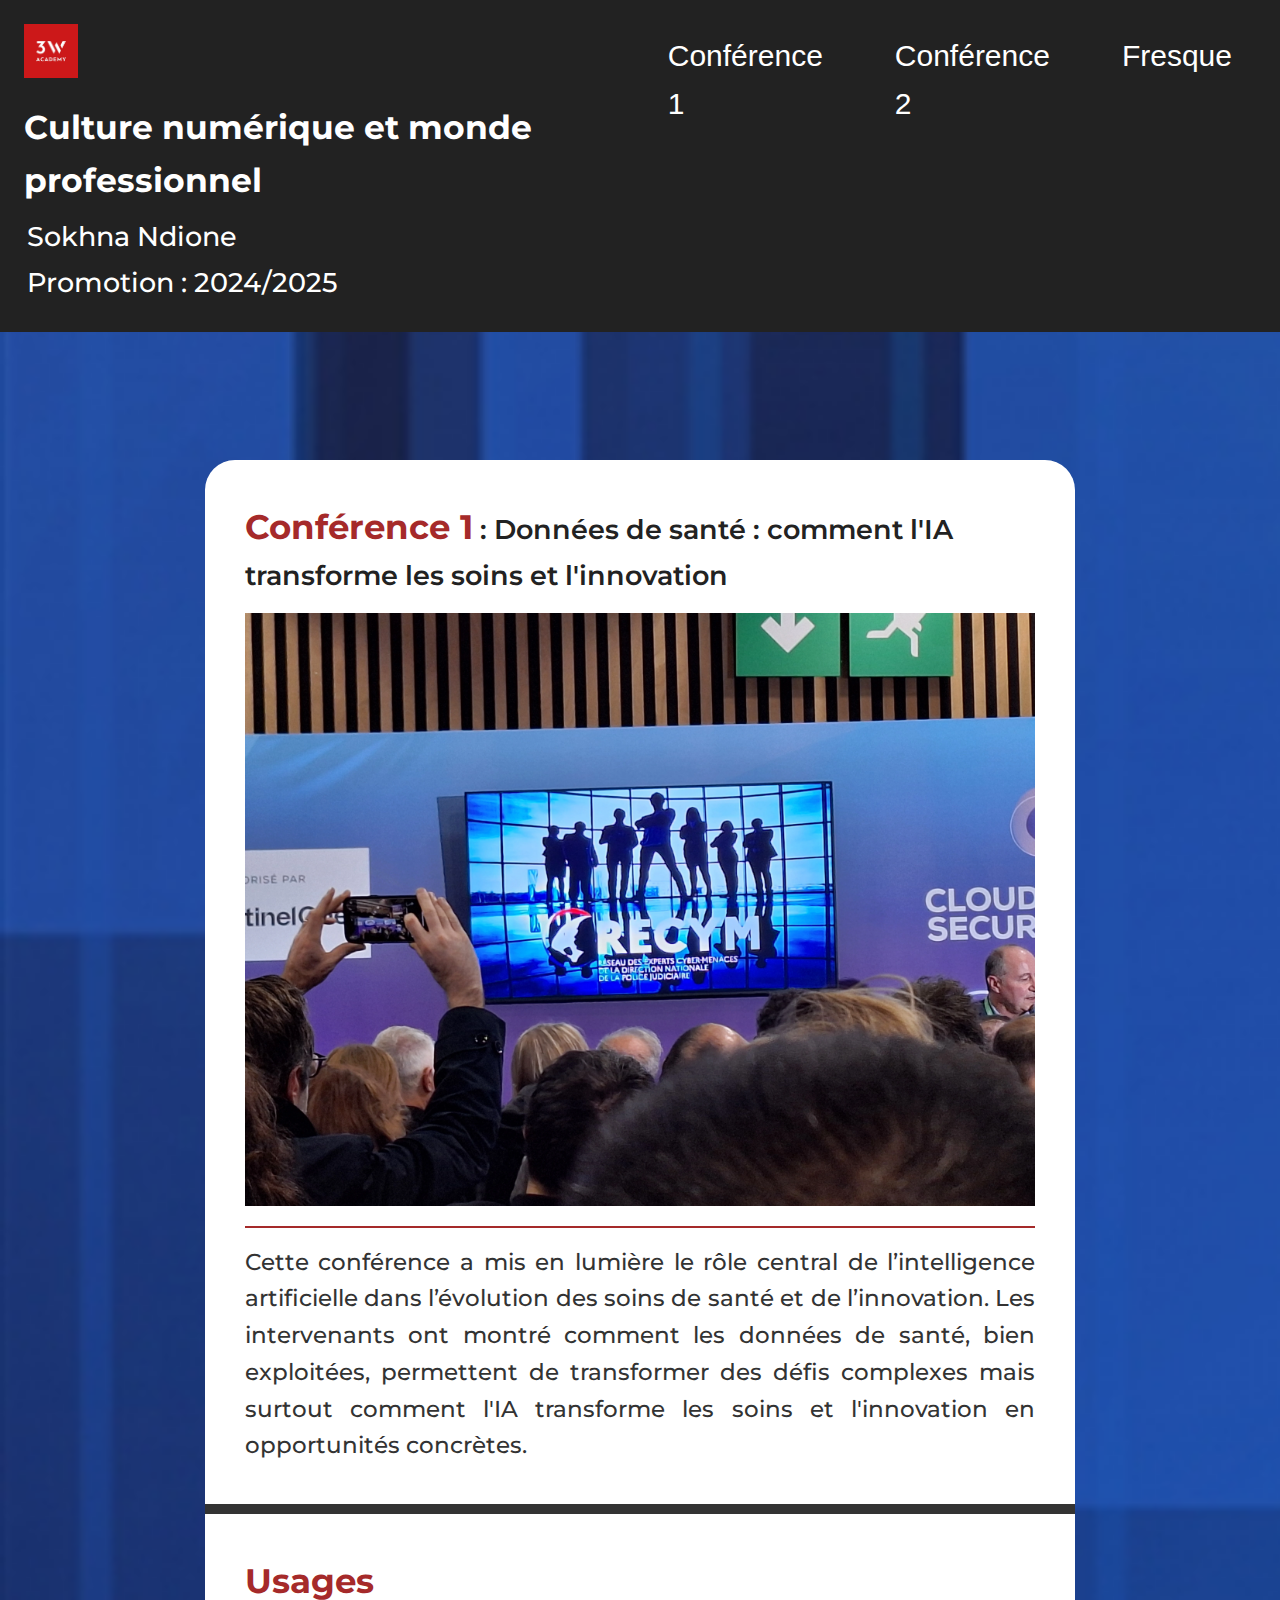
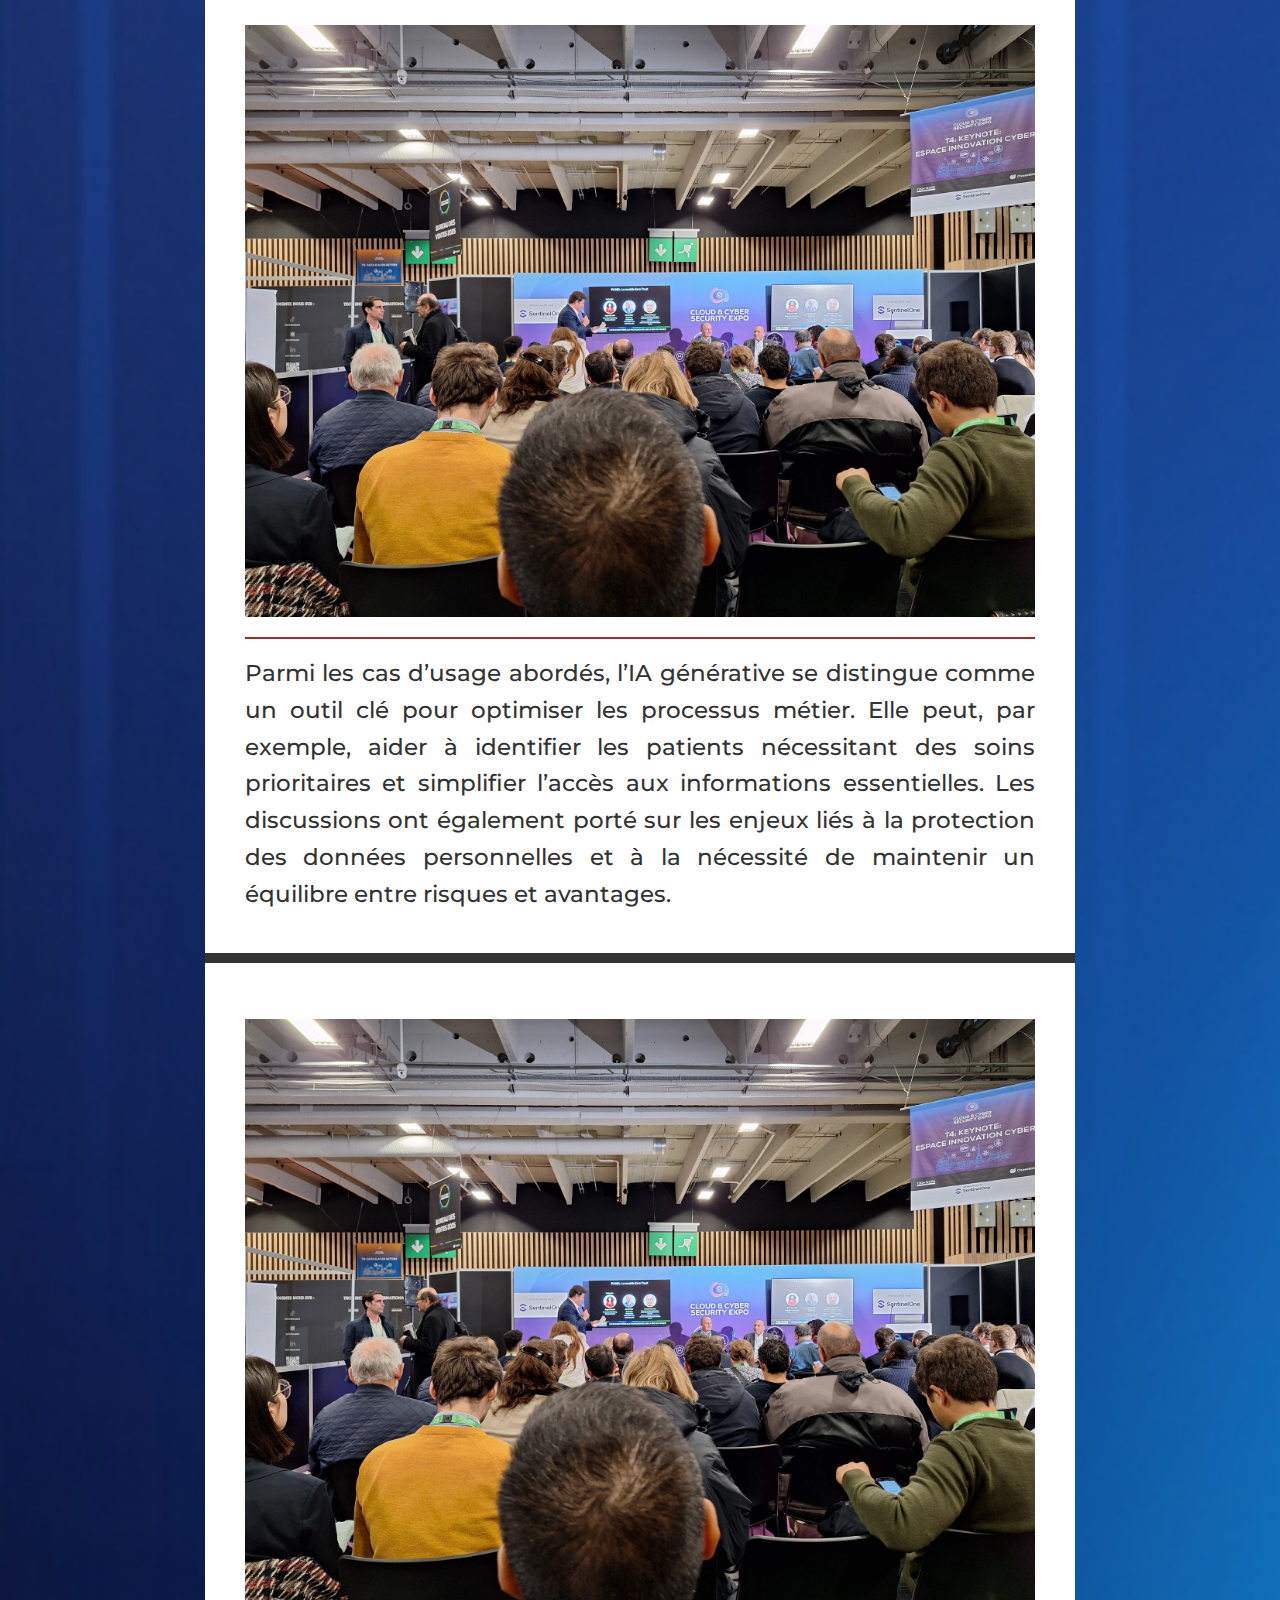
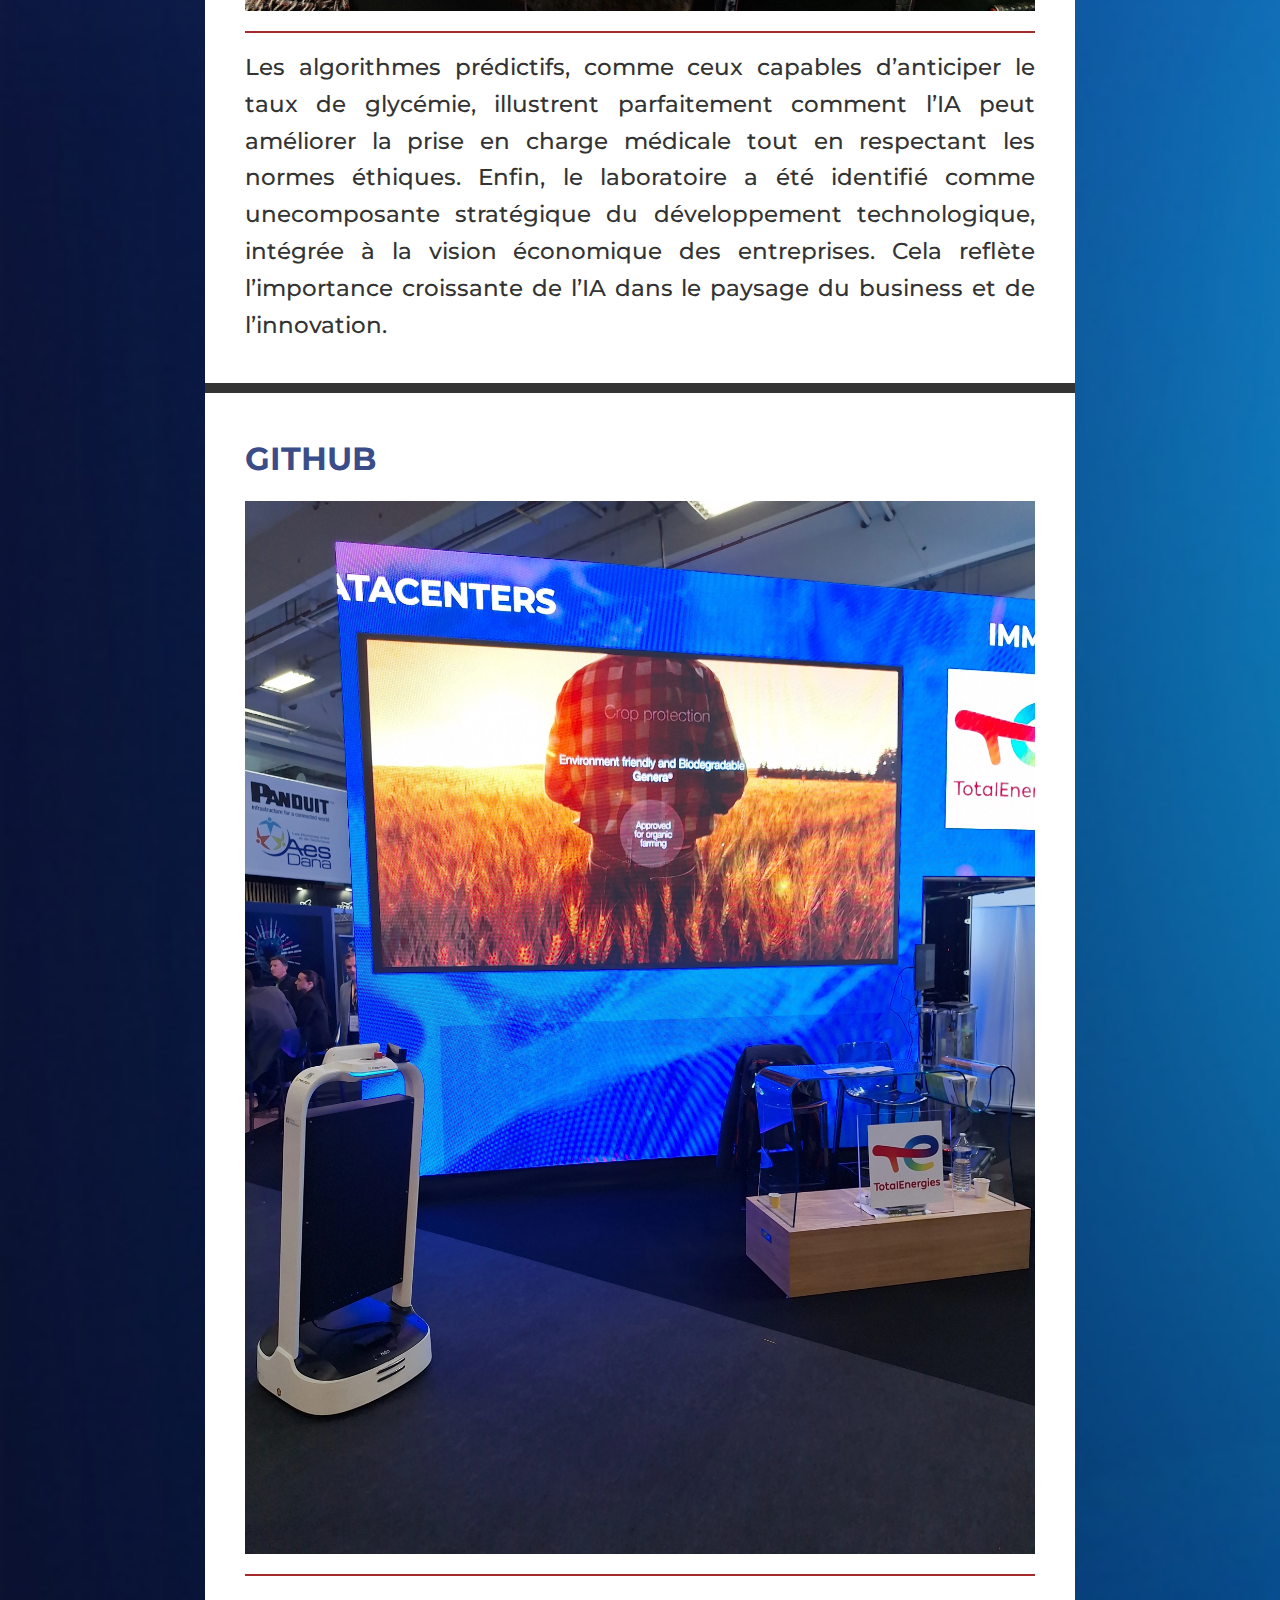
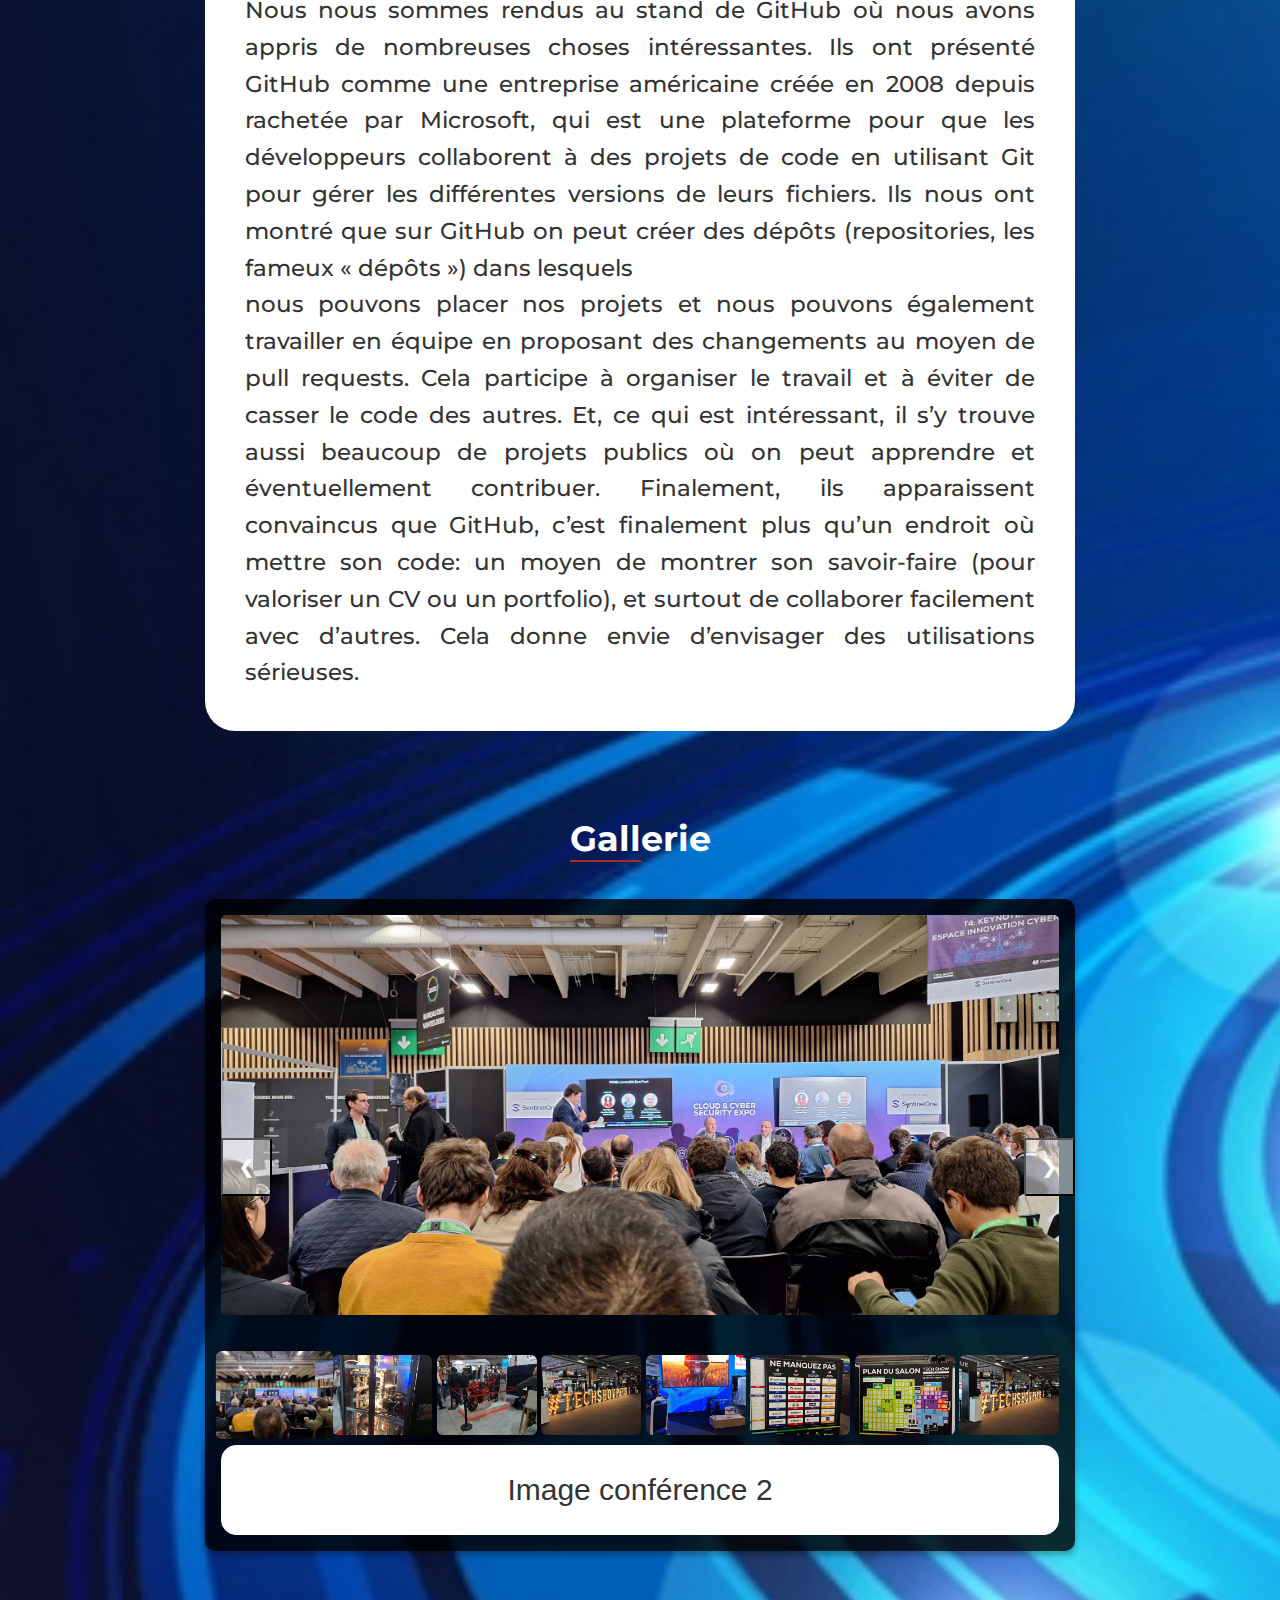
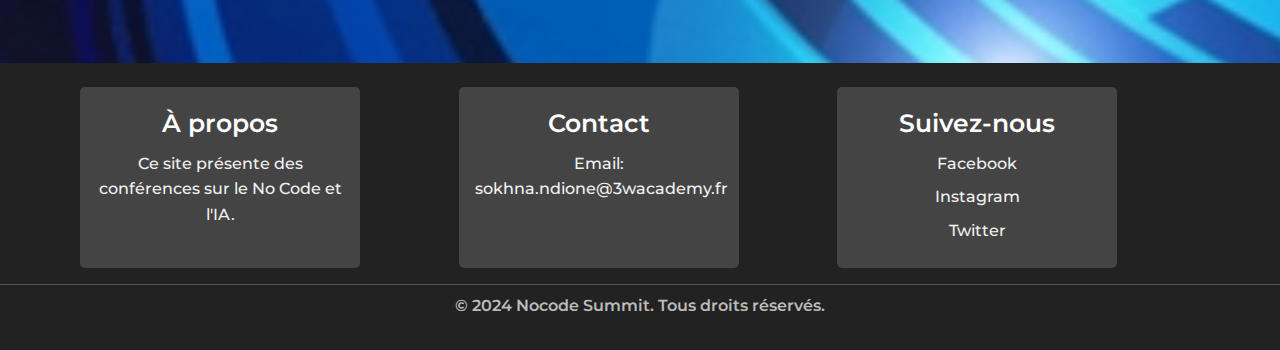
==== index.html @ 15e1aad5 "création d'un fichier" ====
<!doctype html>
<html lang="fr">

<head>
    <meta charset="UTF-8">
    <title>Culture numérique et monde professionnel</title>
    <meta name="viewport" content="width=device-width, initial-scale=1.0">
    <link rel="stylesheet" href="assets/css/style.css">
    <link rel="preconnect" href="https://fonts.googleapis.com">
    <link rel="preconnect" href="https://fonts.gstatic.com" crossorigin>
    <link href="https://fonts.googleapis.com/css2?family=Montserrat:ital,wght@0,100..900;1,100..900&family=Rubik:ital,wght@0,300..900;1,300..900&display=swap" rel="stylesheet">
    <link rel="stylesheet" href="https://cdnjs.cloudflare.com/ajax/libs/font-awesome/5.15.4/css/all.min.css">
    <script type="text/javascript" src="script.js" defer></script>

</head>

<body>
    <header>
        <div class="flex">
            <div>
                <img src="assets/images/logo.jpg" alt="Logo du site" class="logo">
                <h1>Culture numérique et monde professionnel</h1>
                <p class="p2">Sokhna Ndione</p>
                <p class="p">Promotion : 2024/2025</p>
            </div>
            <div id="mySidenav" class="sidenav">
                <a id="closeBtn" href="#" class="close">×</a>
                <ul>
                    <li><a href="index.html">Conférence 1</a></li>
                    <li><a href="conference2.html">Conférence 2</a></li>
                    <li><a href="fresque.html">Fresque</a></li>
                </ul>
            </div>

            <a href="#" id="openBtn">
  <span class="burger-icon">
    <span></span>
    <span></span>
    <span></span>
  </span>
</a>
        </div>

    </header>
    <main class="container">

        <section class="section1">
            <article class="article2">
                <h2> <span class="span">Conférence 1</span> : Données de santé : comment l'IA transforme les soins et l'innovation
                </h2>
                <img class="img1" src="assets/images/conf1.webp" alt="Image de la conférence 2 sur AI et No Code">

                <p class="p1">
                    Cette conférence a mis en lumière le rôle central de l’intelligence artificielle dans l’évolution des soins de santé et de l’innovation. Les intervenants ont montré comment les données de santé, bien exploitées, permettent de transformer des défis complexes
                    mais surtout comment l'IA transforme les soins et l'innovation en opportunités concrètes.
                </p>



            </article>
            <article class="article">
                <h2><span class="span">Usages </span></h2>
                <img class="img1" src="assets/images/conf11.webp" alt="Image de la conférence 2 sur AI et No Code">
                <p class="p1"> Parmi les cas d’usage abordés, l’IA générative se distingue comme un outil clé pour optimiser les processus métier. Elle peut, par exemple, aider à identifier les patients nécessitant des soins prioritaires et simplifier l’accès aux informations
                    essentielles. Les discussions ont également porté sur les enjeux liés à la protection des données personnelles et à la nécessité de maintenir un équilibre entre risques et avantages.</p>

            </article>
            <article class="article">
                <h2><span class="span"></span></h2>
                <img class="img1" src="assets/images/conf11.webp" alt="Image de la conférence 2 sur AI et No Code">
                <p class="p1"> Les algorithmes prédictifs, comme ceux capables d’anticiper le taux de glycémie, illustrent parfaitement comment l’IA peut améliorer la prise en charge médicale tout en respectant les normes éthiques. Enfin, le laboratoire a été identifié
                    comme unecomposante stratégique du développement technologique, intégrée à la vision économique des entreprises. Cela reflète l’importance croissante de l’IA dans le paysage du business et de l’innovation.</p>

            </article>
            <article class= "github">
                <h2><span class="span1">GITHUB</span></h2>
                <img class="img1" src="assets/images/tech1.webp" alt="Image GITHUB">
                <p>Nous nous sommes rendus au stand de GitHub où nous avons appris de nombreuses choses intéressantes. Ils ont présenté GitHub comme une entreprise américaine créée en 2008 depuis rachetée par Microsoft, qui est une plateforme pour que les
                    développeurs collaborent à des projets de code en utilisant Git pour gérer les différentes versions de leurs fichiers. Ils nous ont montré que sur GitHub on peut créer des dépôts (repositories, les fameux « dépôts ») dans lesquels
                    <br>
                    nous pouvons placer nos projets et nous pouvons également travailler en équipe en proposant des changements au moyen de pull requests. Cela participe à organiser le travail et à éviter de casser le code des autres. Et, ce qui est intéressant,
                    il s’y trouve aussi beaucoup de projets publics où on peut apprendre et éventuellement contribuer. Finalement, ils apparaissent convaincus que GitHub, c’est finalement plus qu’un endroit où mettre son code: un moyen de montrer son
                    savoir-faire (pour valoriser un CV ou un portfolio), et surtout de collaborer facilement avec d’autres. Cela donne envie d’envisager des utilisations sérieuses. </p>

            </article>

        </section>


        <section class="section3">
            <h2><span class="span2">Gall</span>erie</h2>
            <div class="slideshow-container">

                <div class="main-image">
                    <img id="largeImage" src="#" alt="Large Image">

                </div>


                <div class="thumbnail-container">

                    <img class="thumbnail" src="assets/images/conf11.webp" alt="Image 1" data-caption="Image conférence 2">
                    <img class="thumbnail" src="assets/images/serveur1.webp" alt="Image 2" data-caption="Image gros moteur">
                    <img class="thumbnail" src="assets/images/moto1.webp" alt="Image 3" data-caption="Moto electrique">
                    <img class="thumbnail" src="assets/images/IMG2.jpg" alt="Image 4" data-caption="Image pannel Tech-Show">
                    <img class="thumbnail" src="assets/images/tech1.webp" alt="Image 5" data-caption="Image Tech-Show">

                    <img class="thumbnail" src="assets/images/IMG5.jpg" alt="Image 6" data-caption="Sponsors">
                    <img class="thumbnail" src="assets/images/IMG6.jpg" alt="Image 8" data-caption="Plan du salon">
                    <img class="thumbnail" src="assets/images/IMG7.jpg" alt="Image 9" data-caption="Image pannel Tech-Show">

                </div>
                <button class="prev">❮</button>
                <button class="next">❯</button>
                <div id="caption"></div>

            </div>


        </section>
    </main>
    <footer>
        <div class="footer-container">
            <div class="footer-section">
                <h3>À propos</h3>
                <p>Ce site présente des conférences sur le No Code et l'IA.</p>
            </div>
            <div class="footer-section">
                <h3>Contact</h3>
                <p>Email: sokhna.ndione@3wacademy.fr</p>
            </div>
            <div class="footer-section">
                <h3>Suivez-nous</h3>
                <ul>
                    <li><a href="#">Facebook</a></li>
                    <li><a href="#">Instagram</a></li>
                    <li><a href="#">Twitter</a></li>
                </ul>
            </div>
        </div>
        <div class="footer-bottom">
            <p>&copy; 2024 Nocode Summit. Tous droits réservés.</p>
        </div>
    </footer>
</body>

</html>
---- assets/css/style.css ----
@import url('https://fonts.googleapis.com/css2?family=Montserrat:ital,wght@0,100..900;1,100..900&family=Rubik:ital,wght@0,300..900;1,300..900&display=swap');

:root {
    --primary-color: #222;
    --secondary-color: brown;
    --bg-color: #e2fefe;
    --font: "Montserrat", sans-serif;
    --color-footer: #f1f1f1;
    --center: center;
}

.montserrat-bold {
    font-family: "Montserrat", sans-serif;
    font-weight: 700;
    font-style: normal;
}


* {
    box-sizing: border-box;
    margin: 0;
}

body {
    font-family: "Poppins", sans-serif;
    background-image: url('../images/background-tech.jpg');
    background-repeat: no-repeat;
    background-size: cover;
    color: #333;
    line-height: 1.6;
    margin: 0;
    padding: 0;
}

.flex {
    display: flex;
}

header {
    display: flex;
    flex-direction: column;
    align-items: var(--center);
    background-color: var(--primary-color);
    color: #fff;
    padding: 1.5rem;
    margin-bottom: 5rem;
}

.logo {
    width: 20%;
    height: auto;
    margin-bottom: 1rem;
}

header h1 {
    font-family: var(--font);
    font-size: 24px;
    margin-bottom: 0.5rem;
    font-weight: 700;
}

header p {
    font-family: var(--font);
    font-weight: 500;
    font-size: 18px;
    margin: 0.2rem;
}


/*PAGE*/

.container {
    width: 95%;
    margin: 0 auto;
    padding: 1rem 0;

}

/* Sidenav menu */

.sidenav {
    height: 100%;
    width: 250px;
    position: fixed;
    z-index: 1;
    top: 0;
    left: -250px;
    background-color: #e8e8e8;
    padding-top: 60px;
    transition: left 0.5s ease;
}

/* Sidenav menu links */

.sidenav a {
    padding: 8px 8px 8px 32px;
    text-decoration: none;
    font-size: 30px;
    color: red; 
    /*#818181*/
    display: block;
    transition: 0.3s;
}

.sidenav a:hover {
    color: #111;
    text-decoration: underline;
}

.sidenav ul {
    list-style-type: none;
    padding: 0;
    margin: 0;
}

/*Active class*/

.sidenav.active {
    left: 0;
}

/*Close btn*/

.sidenav .close {
    position: absolute;
    top: 0;
    right: 25px;
    font-size: 36px;
}

/*Icône burger*/

.burger-icon span {
    display: block;
    width: 35px;
    height: 5px;
    background-color: black;
    margin: 6px 0;
}

.section1 article,
.section2 article {
    background-color: white;
    padding: 40px;
}

.section1 h2,
.section2 h2 {
    font-family: var(--font);
    font-weight: 600;
    font-size: 18px;
    color: var(--primary-color);
    margin-bottom: 0.5rem;
}

.span {
    font-family: var(--font);
    font-weight: 700;
    font-size: 24px;
    color: var(--secondary-color);

}

.section1 .img1,
.section2 .img1 {
    width: 100%;
    object-fit: cover;
    margin: 0.5rem 0;
    border-bottom: 2px solid var(--secondary-color);
    padding-bottom: 15px;
}



.section1,
.section2 {
    width: 100%;
    display: grid;
    gap: 1em;
    margin-bottom: 2rem;
}

.section1 p,
.section2 p {
    font-family: var(--font);
    font-weight: 500;
    font-size: 16px;
    text-align: justify;
}


.section3 {
    margin-top: 5rem;


}



.span1 {
    font-family: var(--font);
    font-weight: 700;
    color: #3a4d88;
    font-size: 22px;
}

.section3 h2 {
    font-family: var(--font);
    font-weight: 700;
    font-size: 30px;
    color: #fff;
    text-align: var(--center);
}

.span2 {
    border-bottom: 2px solid brown;
}

/*FOOTER*/

footer {
    margin-top: 4rem;
    background-color: var(--primary-color);
    color: var(--color-footer);
    padding: 1.5rem 0;
}

.footer-container {
    display: grid;
    gap: 1rem;
    padding: 0 1rem;
    justify-content: var(--center);
    max-width: 90%;
    margin: 0 auto;
}

.footer-section {
    background-color: #444;
    padding: 1rem;
    border-radius: 5px;
    width: 100%;
    max-width: 250px;
    text-align: var(--center);
}

.footer-section h3 {
    margin-bottom: 0.5rem;
    color: #ffffff;
    font-family: var(--font);
    font-weight: 600;
}

.footer-section p {
    font-family: var(--font);
    font-weight: 500;
    font-size: 14px;
}

.footer-section ul {
    list-style: none;
    padding: 0;
    margin: 0;
}

.footer-section ul li {
    margin-bottom: 0.5rem;
}

.footer-section ul li a {
    color: #f1f1f1;
    text-decoration: none;
    font-family: var(--font);
    font-weight: 500;
}

.footer-section ul li a:hover {
    color: #ffd700;

}

.footer-bottom {
    text-align: var(--center);
    width: 100%;
    padding: 0.5rem 0;
    margin-top: 1rem;
    color: #bbbbbb;
    border-top: 1px solid #555;
    font-family: var(--font);
    font-weight: 600;
}






/*Tablette*/

@media screen and (min-width: 768px) {

    .logo {
        width: 14%;
    }

    .section1 h2,
    .section2 h2 {
        font-size: 20px;
    }
    .section1 p,
    .section2 p {
        font-size: 18px;
    }

    .span {
        font-size: 26px;

    }


    .grid {
        gap: 0.2em;
        grid-template-columns: repeat(3, 1fr);
        grid-template-rows: repeat(3, 210px);
    }
    .grid>img {
        height: 100%;
        width: 100%;

    }

    .section2 .img1 {
        height: 280px;
    }



    .section3 h2 {
        font-size: 30px;

    }
    .footer-container {
        grid-template-columns: 1fr 1fr 1fr;
    }
    img.thumbnail {
        height: 50px;
    }
    .main-image img {
        width: 100%;
        height: auto;
        max-height: 520px;
        object-fit: cover;
        border-radius: 5px;

    }
}

/*DESKTOP*/

@media screen and (min-width: 1024px) {

        
        .burger-icon {
            display: none;
        }
        .sidenav {
            position: static;
            height: auto;
            width: auto;
            background-color: transparent;
            padding-top: 0;
            left: 0;
        }
        .sidenav ul {
            display: flex;
            flex-direction: row;
        }
        .sidenav ul li {
            margin: 0 1rem;
        }
        .sidenav ul li a {
            font-size: 30px;
            color: #fff;
        }
        .sidenav .close {
            display: none;
        }



        .container {
            width: 80%;

        }
        header {
            margin-bottom: 7rem;
        }
        header h1 {
            font-size: 33px;
        }
        header p {
            font-size: 27px;
        }




        .logo {
            width: 9%;
        }

        .section1 h2,
        .section2 h2 {
            font-size: 27px;
        }
        .section1 article {
            width: 85%;
            margin: auto;

        }
        .section1 .article2,
        .section2 .article2 {
            border-top-left-radius: 30px;
            border-top-right-radius: 30px;
            border-bottom: 10px solid;

        }
        .section1 .article,
        .section2 .article {
            border-bottom: 10px solid;
        }
        .section1 .article1,
        .section2 .article1 {
            border-bottom-left-radius: 30px;
            border-bottom-right-radius: 30px;

        }
        .section1,
        .section2 {
            gap: 0;
        }
        .section1 p,
        .section2 p {
            font-size: 23px;
        }

        .span {
            font-size: 34px;

        }
        .span1 {
            font-size: 32px;
        }
        .section1 .img1 {
            padding-bottom: 20px;

        }
        .section2 .img1 {
            height: 435px;
        }
        .article1 {
            padding-top: 20px;
        }



        .section3 h2 {
            font-size: 35px;

        }
        .footer-section {

            max-width: 280px;

        }
        .footer-section h3 {
            font-size: 25px;
        }
        .footer-section p {
            font-family: var(--font);
            font-weight: 500;
            font-size: 16px;
        }
        img.thumbnail {
            height: 80px;
        }
        .main-image img {
            width: 100%;
            height: auto;
            max-height: 520px;
            object-fit: cover;
            border-radius: 5px;
        }

    }

    @media screen and (min-width: 1440px) {

        .section1 .img1 {
            height: 400px;
        }
        .section2 .img1 {
            height: 500px;
        }
    }

    /*STYLE DIAPO*/
    .slideshow-container {
        position: relative;
        width: 85%;
        margin: 2rem auto;
        background-color: rgba(0, 0, 0, 0.8);
        border-radius: 10px;
        padding: 1rem;
        box-shadow: 0 4px 6px rgba(0, 0, 0, 0.3);
    }

    .main-image {
        text-align: center;
        margin-bottom: 2rem;
    }

    .main-image img {
        width: 100%;
        height: auto;
        height: 400PX;
        object-fit: cover;
        border-radius: 5px;
    }




    .thumbnail-container {
        display: flex;
        justify-content: center;
        gap: 0.3em;
        margin-top: 20px;
    }

    .thumbnail {
        width: 100%;
        height: 30px;
        object-fit: cover;
        cursor: pointer;
        transition: transform 0.3s ease;
        border-radius: 6px;
    }

    .thumbnail:hover {
        transform: scale(1.1);
        border-color: #fff;
    }

    .github {
        border-bottom-left-radius: 30px;
        border-bottom-right-radius: 30px;
    }

    .prev,
    .next {
        cursor: pointer;
        position: absolute;
        top: 40%;
        width: auto;
        padding: 16px;
        margin-top: -22px;
        color: white;
        font-weight: bold;
        font-size: 18px;
        transition: 0.6s ease;
        border-radius: 0 3px 3px 0;
        user-select: none;
        background-color: rgba(253, 253, 253, 0.5);
    }

    .next {
        right: 0;
        border-radius: 3px 0 0 3px;
    }

    .prev:hover,
    .next:hover {
        background-color: rgba(0, 0, 0, 0.8);
    }

    #caption {

        padding: 20px;
        background-color: #fff;
        border: 1px solid #ffffff;
        border-radius: 15px;
        font-size: 30px;
        margin-top: 10px;
        text-align: center;

    }
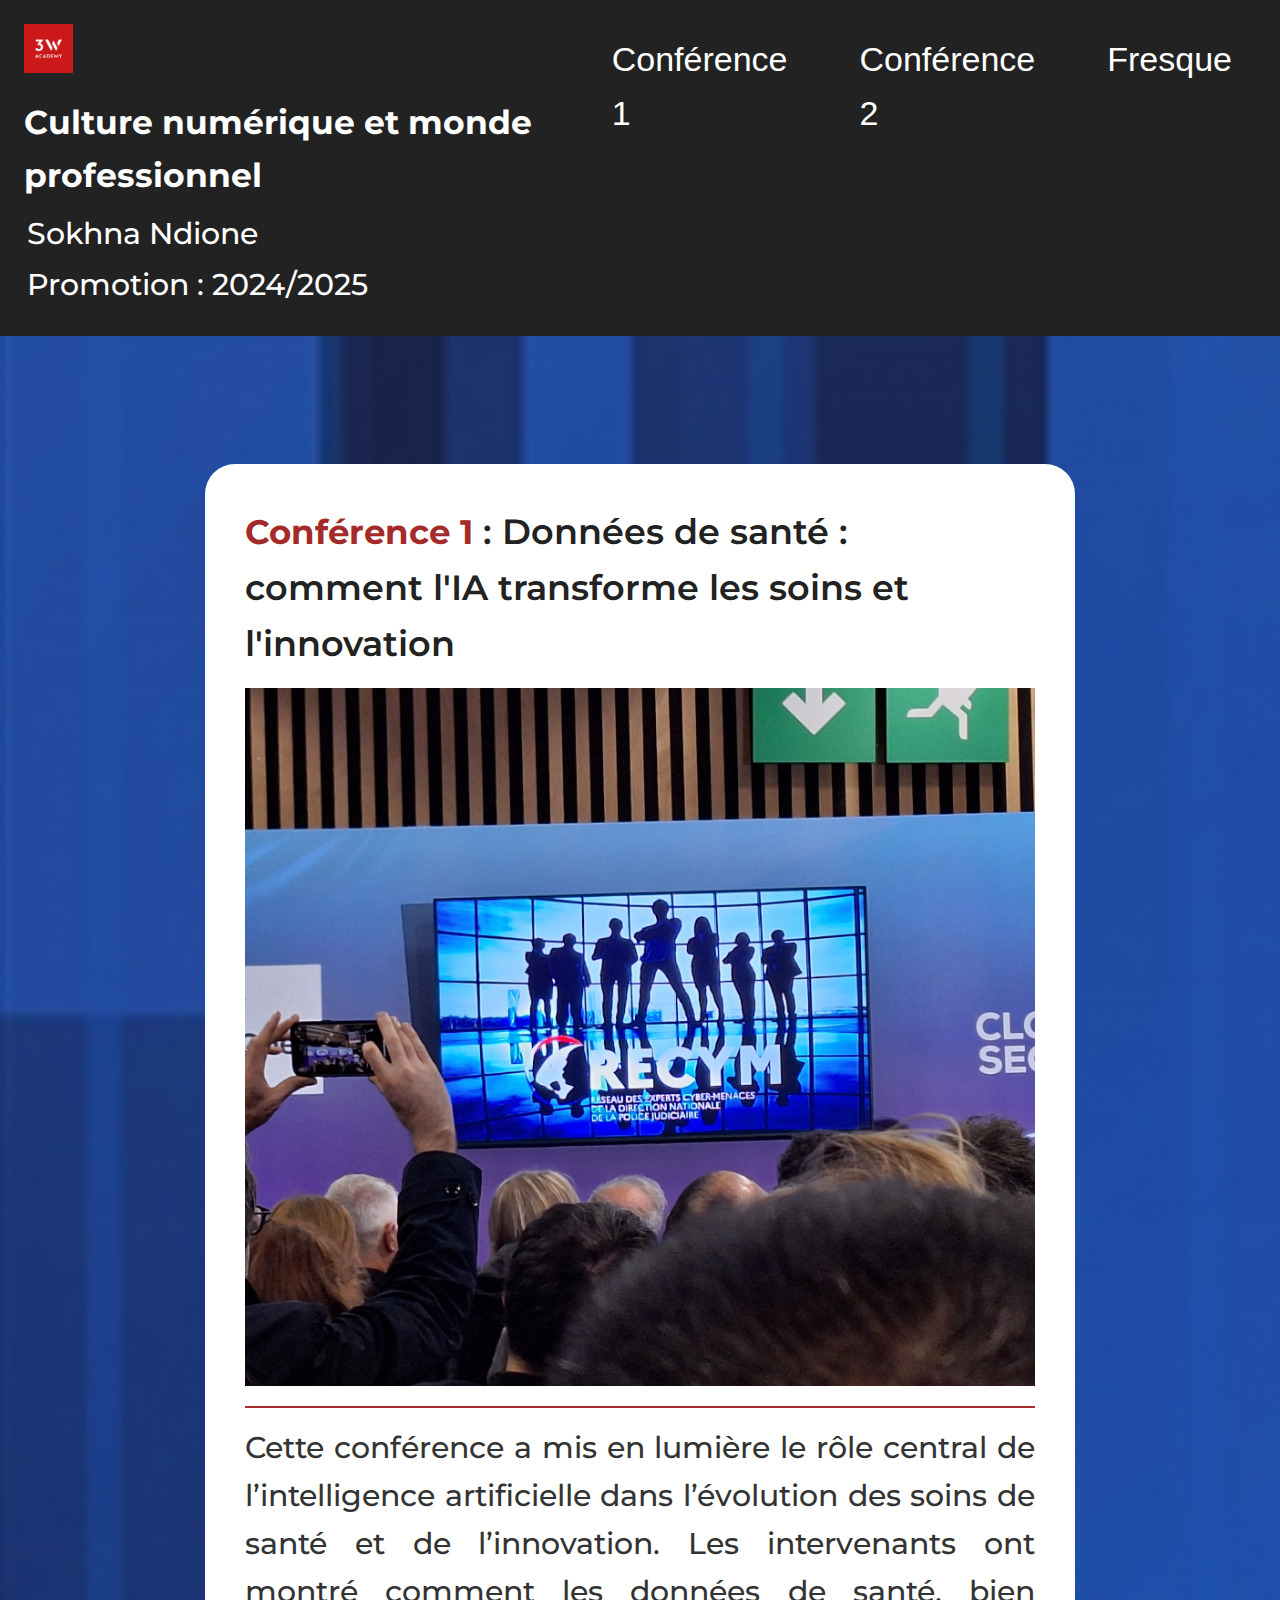
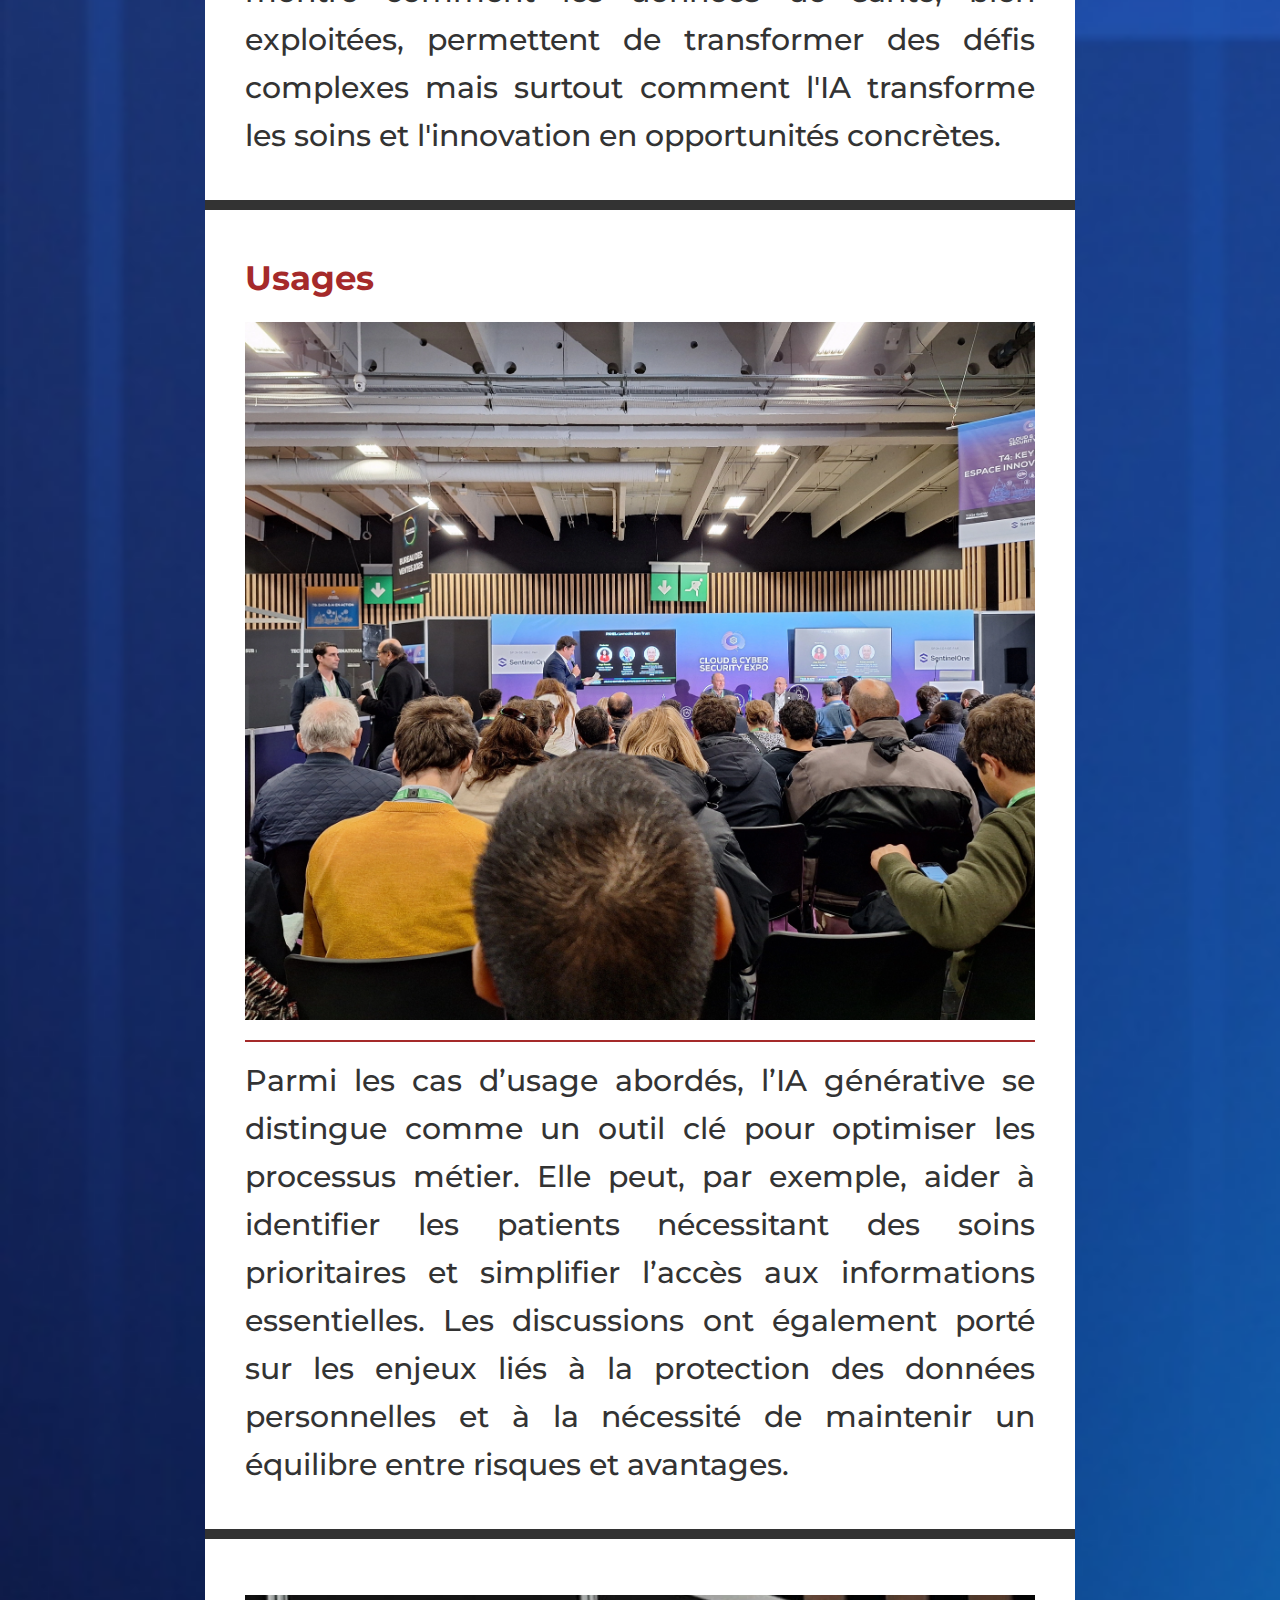
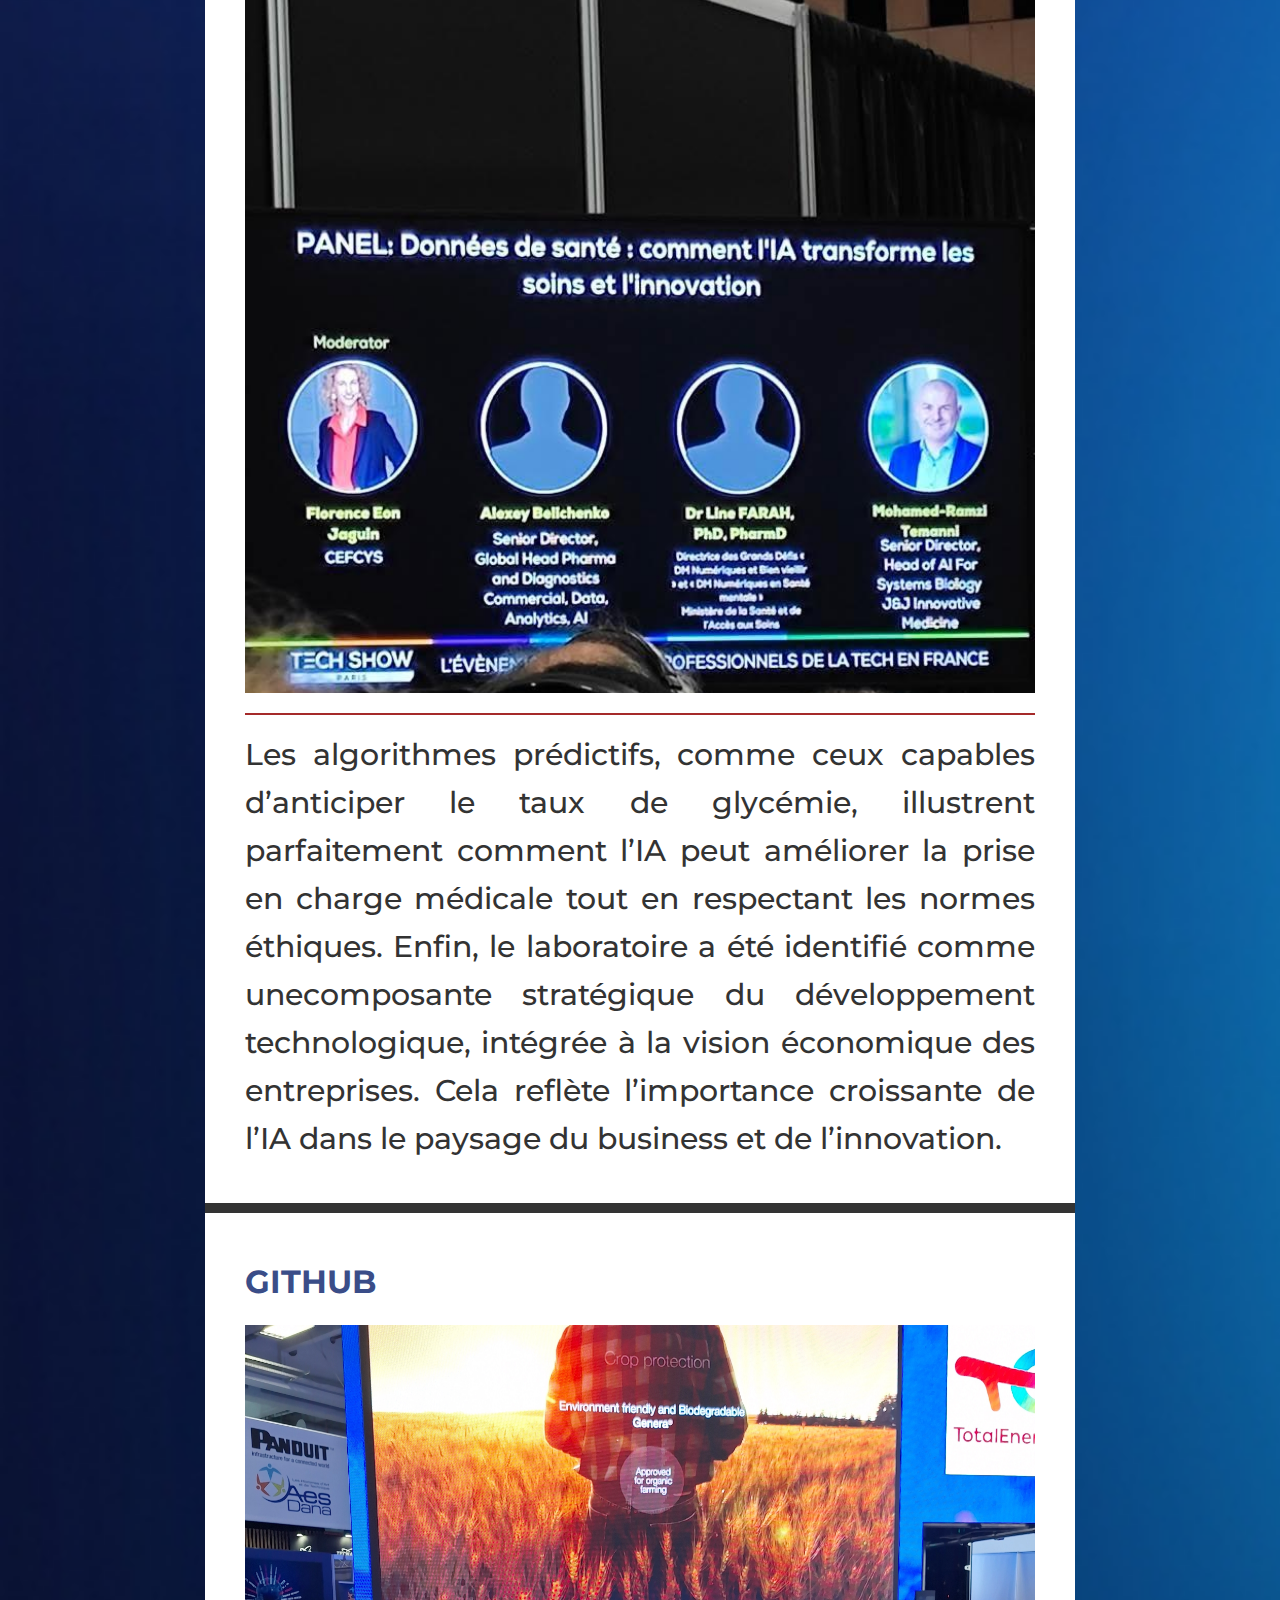
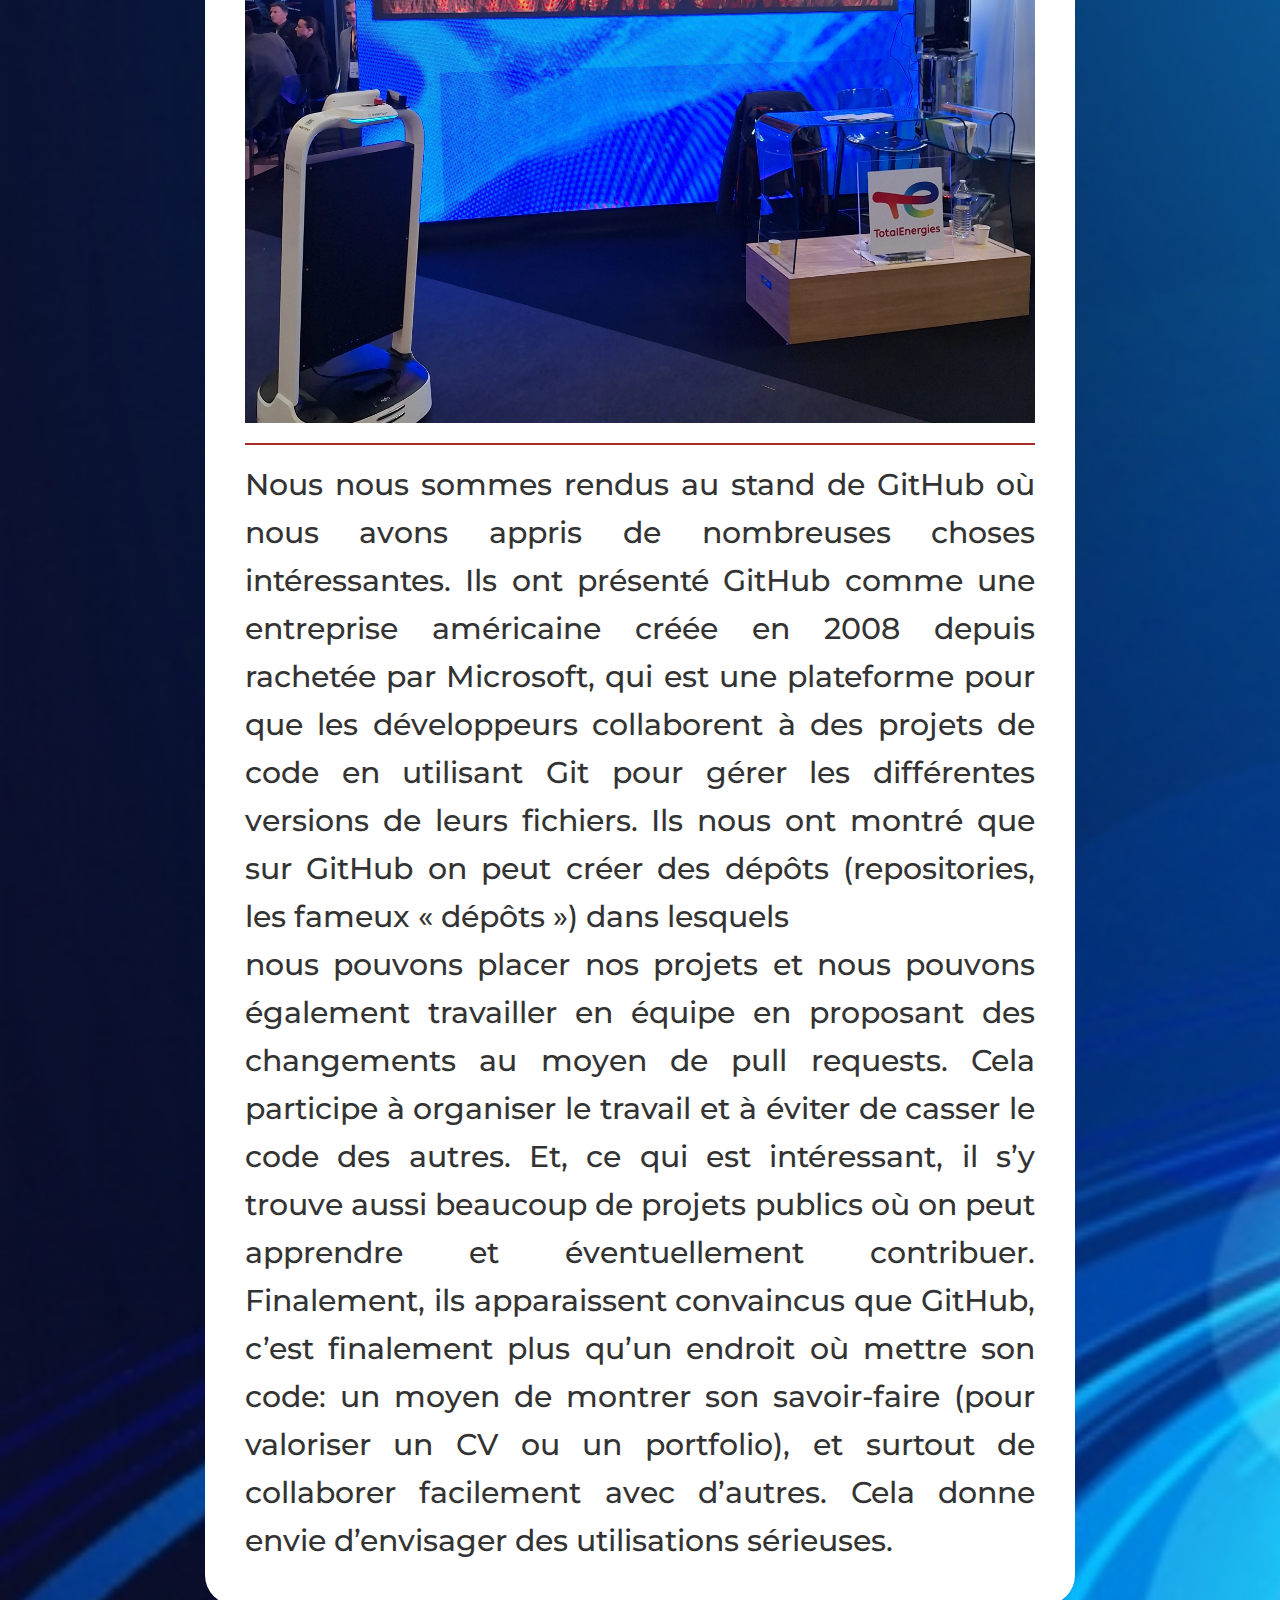
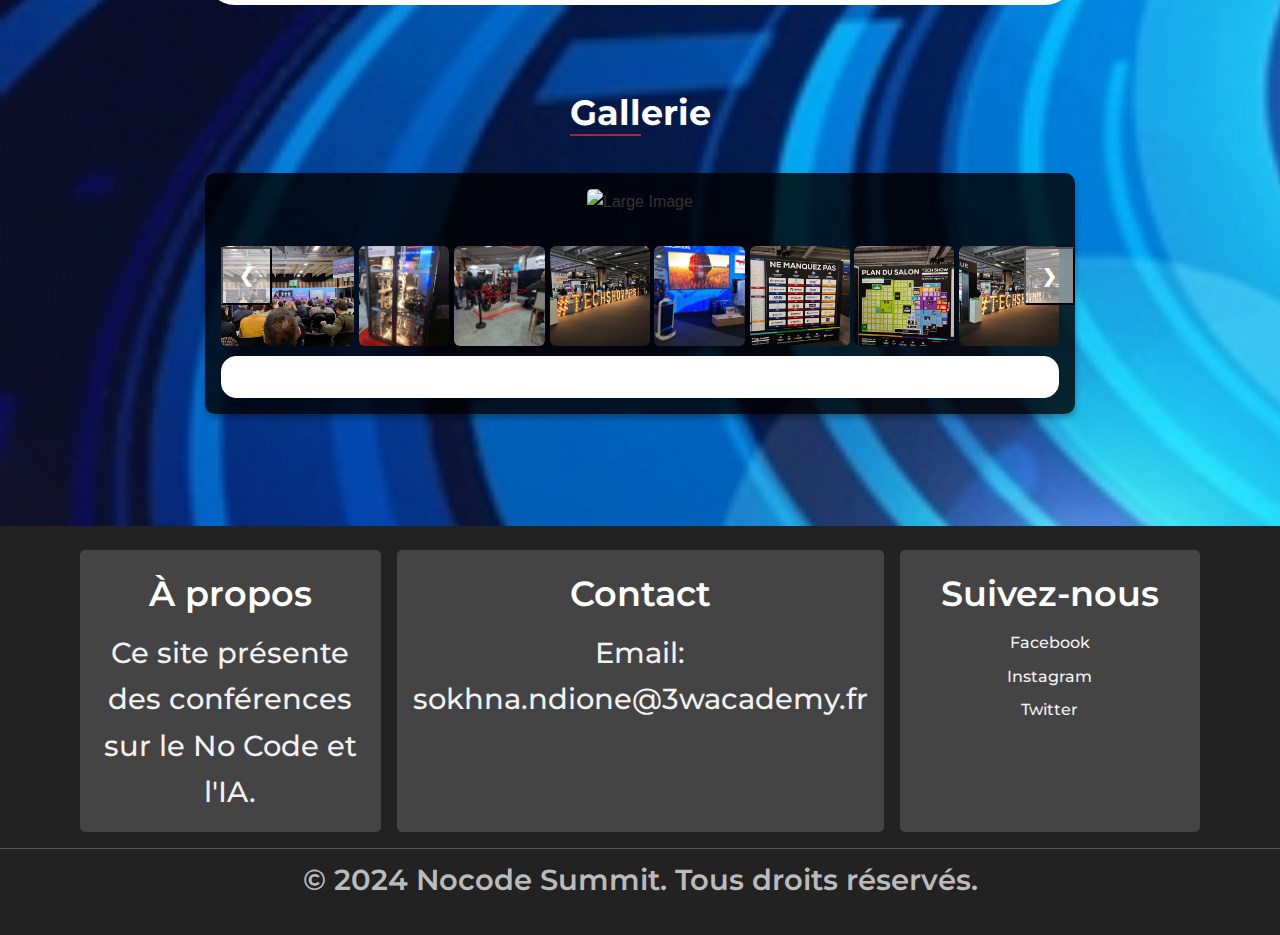
==== commit c4e6b89c: "secondcommit" ====
--- a/index.html
+++ b/index.html
@@ -46,7 +46,7 @@
 
         <section class="section1">
             <article class="article2">
-                <h2> <span class="span">Conférence 1</span> : Données de santé : comment l'IA transforme les soins et l'innovation
+                <h2><span class="span">Conférence 1</span> : Données de santé : comment l'IA transforme les soins et l'innovation
                 </h2>
                 <img class="img1" src="assets/images/conf1.webp" alt="Image de la conférence 2 sur AI et No Code">
 
@@ -67,20 +67,19 @@
             </article>
             <article class="article">
                 <h2><span class="span"></span></h2>
-                <img class="img1" src="assets/images/conf11.webp" alt="Image de la conférence 2 sur AI et No Code">
+                <img class="img1" src="assets/images/CONF1.jpg" alt="Image de la conférence 2 sur AI et No Code">
                 <p class="p1"> Les algorithmes prédictifs, comme ceux capables d’anticiper le taux de glycémie, illustrent parfaitement comment l’IA peut améliorer la prise en charge médicale tout en respectant les normes éthiques. Enfin, le laboratoire a été identifié
                     comme unecomposante stratégique du développement technologique, intégrée à la vision économique des entreprises. Cela reflète l’importance croissante de l’IA dans le paysage du business et de l’innovation.</p>
 
             </article>
-            <article class= "github">
+            <article class="github">
                 <h2><span class="span1">GITHUB</span></h2>
                 <img class="img1" src="assets/images/tech1.webp" alt="Image GITHUB">
                 <p>Nous nous sommes rendus au stand de GitHub où nous avons appris de nombreuses choses intéressantes. Ils ont présenté GitHub comme une entreprise américaine créée en 2008 depuis rachetée par Microsoft, qui est une plateforme pour que les
                     développeurs collaborent à des projets de code en utilisant Git pour gérer les différentes versions de leurs fichiers. Ils nous ont montré que sur GitHub on peut créer des dépôts (repositories, les fameux « dépôts ») dans lesquels
-                    <br>
-                    nous pouvons placer nos projets et nous pouvons également travailler en équipe en proposant des changements au moyen de pull requests. Cela participe à organiser le travail et à éviter de casser le code des autres. Et, ce qui est intéressant,
-                    il s’y trouve aussi beaucoup de projets publics où on peut apprendre et éventuellement contribuer. Finalement, ils apparaissent convaincus que GitHub, c’est finalement plus qu’un endroit où mettre son code: un moyen de montrer son
-                    savoir-faire (pour valoriser un CV ou un portfolio), et surtout de collaborer facilement avec d’autres. Cela donne envie d’envisager des utilisations sérieuses. </p>
+                    <br> nous pouvons placer nos projets et nous pouvons également travailler en équipe en proposant des changements au moyen de pull requests. Cela participe à organiser le travail et à éviter de casser le code des autres. Et, ce qui
+                    est intéressant, il s’y trouve aussi beaucoup de projets publics où on peut apprendre et éventuellement contribuer. Finalement, ils apparaissent convaincus que GitHub, c’est finalement plus qu’un endroit où mettre son code: un moyen
+                    de montrer son savoir-faire (pour valoriser un CV ou un portfolio), et surtout de collaborer facilement avec d’autres. Cela donne envie d’envisager des utilisations sérieuses. </p>
 
             </article>
 
--- a/assets/css/style.css
+++ b/assets/css/style.css
@@ -20,6 +20,8 @@
     box-sizing: border-box;
     margin: 0;
 }
+
+
 
 body {
     font-family: "Poppins", sans-serif;
@@ -35,6 +37,7 @@
 .flex {
     display: flex;
 }
+
 
 header {
     display: flex;
@@ -96,7 +99,7 @@
     padding: 8px 8px 8px 32px;
     text-decoration: none;
     font-size: 30px;
-    color: red; 
+    color: var(--secondary-color);
     /*#818181*/
     display: block;
     transition: 0.3s;
@@ -289,7 +292,18 @@
     font-weight: 600;
 }
 
-
+figcaption {
+    font-size: 18px;
+    color: var(--secondary-color);
+}
+.fresque {
+        width: 100%;
+        height: 400px;
+    }
+.fresque1 {
+        width: 100%;
+        height: 900px;
+    }
 
 
 
@@ -297,7 +311,18 @@
 /*Tablette*/
 
 @media screen and (min-width: 768px) {
-
+figcaption {
+    font-size: 18px;
+    color: var(--secondary-color);
+}
+.fresque {
+        width: 100%;
+        height: 400px;
+    }
+.fresque1 {
+        width: 100%;
+        height: 1000px;
+    }
     .logo {
         width: 14%;
     }
@@ -357,240 +382,286 @@
 /*DESKTOP*/
 
 @media screen and (min-width: 1024px) {
-
-        
-        .burger-icon {
-            display: none;
-        }
-        .sidenav {
-            position: static;
-            height: auto;
-            width: auto;
-            background-color: transparent;
-            padding-top: 0;
-            left: 0;
-        }
-        .sidenav ul {
-            display: flex;
-            flex-direction: row;
-        }
-        .sidenav ul li {
-            margin: 0 1rem;
-        }
-        .sidenav ul li a {
-            font-size: 30px;
-            color: #fff;
-        }
-        .sidenav .close {
-            display: none;
-        }
-
-
-
-        .container {
-            width: 80%;
-
-        }
-        header {
-            margin-bottom: 7rem;
-        }
-        header h1 {
-            font-size: 33px;
-        }
-        header p {
-            font-size: 27px;
-        }
-
-
-
-
-        .logo {
-            width: 9%;
-        }
-
-        .section1 h2,
-        .section2 h2 {
-            font-size: 27px;
-        }
-        .section1 article {
-            width: 85%;
-            margin: auto;
-
-        }
-        .section1 .article2,
-        .section2 .article2 {
-            border-top-left-radius: 30px;
-            border-top-right-radius: 30px;
-            border-bottom: 10px solid;
-
-        }
-        .section1 .article,
-        .section2 .article {
-            border-bottom: 10px solid;
-        }
-        .section1 .article1,
-        .section2 .article1 {
-            border-bottom-left-radius: 30px;
-            border-bottom-right-radius: 30px;
-
-        }
-        .section1,
-        .section2 {
-            gap: 0;
-        }
-        .section1 p,
-        .section2 p {
-            font-size: 23px;
-        }
-
-        .span {
-            font-size: 34px;
-
-        }
-        .span1 {
-            font-size: 32px;
-        }
-        .section1 .img1 {
-            padding-bottom: 20px;
-
-        }
-        .section2 .img1 {
-            height: 435px;
-        }
-        .article1 {
-            padding-top: 20px;
-        }
-
-
-
-        .section3 h2 {
-            font-size: 35px;
-
-        }
-        .footer-section {
-
-            max-width: 280px;
-
-        }
-        .footer-section h3 {
-            font-size: 25px;
-        }
-        .footer-section p {
-            font-family: var(--font);
-            font-weight: 500;
-            font-size: 16px;
-        }
-        img.thumbnail {
-            height: 80px;
-        }
-        .main-image img {
-            width: 100%;
-            height: auto;
-            max-height: 520px;
-            object-fit: cover;
-            border-radius: 5px;
-        }
-
-    }
-
-    @media screen and (min-width: 1440px) {
-
-        .section1 .img1 {
-            height: 400px;
-        }
-        .section2 .img1 {
-            height: 500px;
-        }
-    }
-
-    /*STYLE DIAPO*/
-    .slideshow-container {
-        position: relative;
+figcaption {
+    font-size: 32px;
+    color: var(--secondary-color);
+}
+
+    .fresque {
+        width: 100%;
+        height: 800px;
+    }
+    .fresque1 {
+        width: 100%;
+        height: 1400px;
+    }
+
+
+    .burger-icon {
+        display: none;
+    }
+    .sidenav {
+        position: static;
+        height: auto;
+        width: auto;
+        background-color: transparent;
+        padding-top: 0;
+        left: 0;
+    }
+    .sidenav ul {
+        display: flex;
+        flex-direction: row;
+    }
+    .sidenav ul li {
+        margin: 0 1rem;
+    }
+    .sidenav ul li a {
+        font-size: 34px;
+        color: #fff;
+    }
+    .sidenav .close {
+        display: none;
+    }
+
+
+
+    .container {
+        width: 80%;
+
+    }
+    header {
+        margin-bottom: 7rem;
+    }
+    header h1 {
+        font-size: 33px;
+    }
+    header p {
+        font-size: 30px;
+    }
+
+
+
+
+    .logo {
+        width: 9%;
+    }
+
+    .section1 h2,
+    .section2 h2 {
+        font-size: 35px;
+    }
+    .section1 article {
         width: 85%;
-        margin: 2rem auto;
-        background-color: rgba(0, 0, 0, 0.8);
-        border-radius: 10px;
-        padding: 1rem;
-        box-shadow: 0 4px 6px rgba(0, 0, 0, 0.3);
-    }
-
-    .main-image {
+        margin: auto;
+
+    }
+    .title {
         text-align: center;
-        margin-bottom: 2rem;
-    }
-
+    }
+    .section1 .article2,
+    .section2 .article2 {
+        border-top-left-radius: 30px;
+        border-top-right-radius: 30px;
+        border-bottom: 10px solid;
+
+    }
+    .section1 .article,
+    .section2 .article {
+        border-bottom: 10px solid;
+    }
+    .section1 .article1,
+    .section2 .article1 {
+        border-bottom-left-radius: 30px;
+        border-bottom-right-radius: 30px;
+
+    }
+    .section1,
+    .section2 {
+        gap: 0;
+    }
+    .section1 p,
+    .section2 p {
+        font-size: 30px;
+    }
+
+    .span {
+        font-size: 34px;
+
+    }
+    .span1 {
+        font-size: 32px;
+    }
+    .section1 .img1 {
+        padding-bottom: 20px;
+        height: 720px;
+
+    }
+    .section2 .img1 {
+        height: 720px;
+    }
+    .article1 {
+        padding-top: 20px;
+    }
+
+
+
+    .section3 h2 {
+        font-size: 35px;
+
+    }
+    .footer-section {
+
+        max-width: 100%;
+
+    }
+    .footer-section h3 {
+        font-size: 35px;
+    }
+    .footer-section p {
+        font-family: var(--font);
+        font-weight: 500;
+        font-size: 29px;
+    }
+    img.thumbnail {
+        height: 100px;
+    }
     .main-image img {
         width: 100%;
         height: auto;
-        height: 400PX;
+        max-height: 520px;
         object-fit: cover;
         border-radius: 5px;
     }
-
-
-
-
-    .thumbnail-container {
-        display: flex;
-        justify-content: center;
-        gap: 0.3em;
-        margin-top: 20px;
-    }
-
-    .thumbnail {
-        width: 100%;
-        height: 30px;
-        object-fit: cover;
-        cursor: pointer;
-        transition: transform 0.3s ease;
-        border-radius: 6px;
-    }
-
-    .thumbnail:hover {
-        transform: scale(1.1);
-        border-color: #fff;
-    }
-
-    .github {
-        border-bottom-left-radius: 30px;
-        border-bottom-right-radius: 30px;
-    }
-
-    .prev,
-    .next {
-        cursor: pointer;
-        position: absolute;
-        top: 40%;
-        width: auto;
-        padding: 16px;
-        margin-top: -22px;
-        color: white;
-        font-weight: bold;
-        font-size: 18px;
-        transition: 0.6s ease;
-        border-radius: 0 3px 3px 0;
-        user-select: none;
-        background-color: rgba(253, 253, 253, 0.5);
-    }
-
-    .next {
-        right: 0;
-        border-radius: 3px 0 0 3px;
-    }
-
-    .prev:hover,
-    .next:hover {
-        background-color: rgba(0, 0, 0, 0.8);
-    }
-
-    #caption {
-
-        padding: 20px;
-        background-color: #fff;
-        border: 1px solid #ffffff;
-        border-radius: 15px;
-        font-size: 30px;
-        margin-top: 10px;
-        text-align: center;
-
-    }
+    .footer-bottom p {
+        font-size: 29px;
+    }
+
+}
+
+@media screen and (min-width: 1440px) {
+    .section1 p,
+    .section2 p {
+        font-size: 35px;
+    }
+
+    .section3 h2 {
+        font-size: 39px;
+
+    }
+    .footer-section {
+
+        max-width: 100%;
+
+    }
+    .footer-section h3 {
+        font-size: 38px;
+    }
+    .footer-section p {
+
+        font-size: 36px;
+    }
+
+
+    .footer-bottom p {
+        font-size: 36px;
+    }
+
+    .section1 .img1 {
+        height: 700px;
+    }
+    .section2 .img1 {
+        height: 700px;
+    }
+}
+
+/*STYLE DIAPO*/
+
+.slideshow-container {
+    position: relative;
+    width: 85%;
+    margin: 2rem auto;
+    background-color: rgba(0, 0, 0, 0.8);
+    border-radius: 10px;
+    padding: 1rem;
+    box-shadow: 0 4px 6px rgba(0, 0, 0, 0.3);
+}
+
+.main-image {
+    text-align: center;
+    margin-bottom: 2rem;
+}
+
+.main-image img {
+    width: 100%;
+    height: 600PX;
+    object-fit: cover;
+    border-radius: 5px;
+}
+
+
+
+
+.thumbnail-container {
+    display: flex;
+    justify-content: center;
+    gap: 0.3em;
+    margin-top: 20px;
+}
+
+.thumbnail {
+    width: 100%;
+    height: 100px;
+    object-fit: cover;
+    cursor: pointer;
+    transition: transform 0.3s ease;
+    border-radius: 6px;
+}
+
+.thumbnail:hover {
+    transform: scale(1.1);
+    border-color: #fff;
+}
+
+.github {
+    border-bottom-left-radius: 30px;
+    border-bottom-right-radius: 30px;
+}
+
+.prev,
+.next {
+    cursor: pointer;
+    position: absolute;
+    top: 40%;
+    width: auto;
+    padding: 16px;
+    margin-top: -22px;
+    color: white;
+    font-weight: bold;
+    font-size: 18px;
+    transition: 0.6s ease;
+    border-radius: 0 3px 3px 0;
+    user-select: none;
+    background-color: rgba(253, 253, 253, 0.5);
+}
+
+.next {
+    right: 0;
+    border-radius: 3px 0 0 3px;
+}
+
+.prev:hover,
+.next:hover {
+    background-color: rgba(0, 0, 0, 0.8);
+}
+
+#caption {
+
+    padding: 20px;
+    background-color: #fff;
+    border: 1px solid #ffffff;
+    border-radius: 15px;
+    font-size: 30px;
+    margin-top: 10px;
+    text-align: center;
+
+}
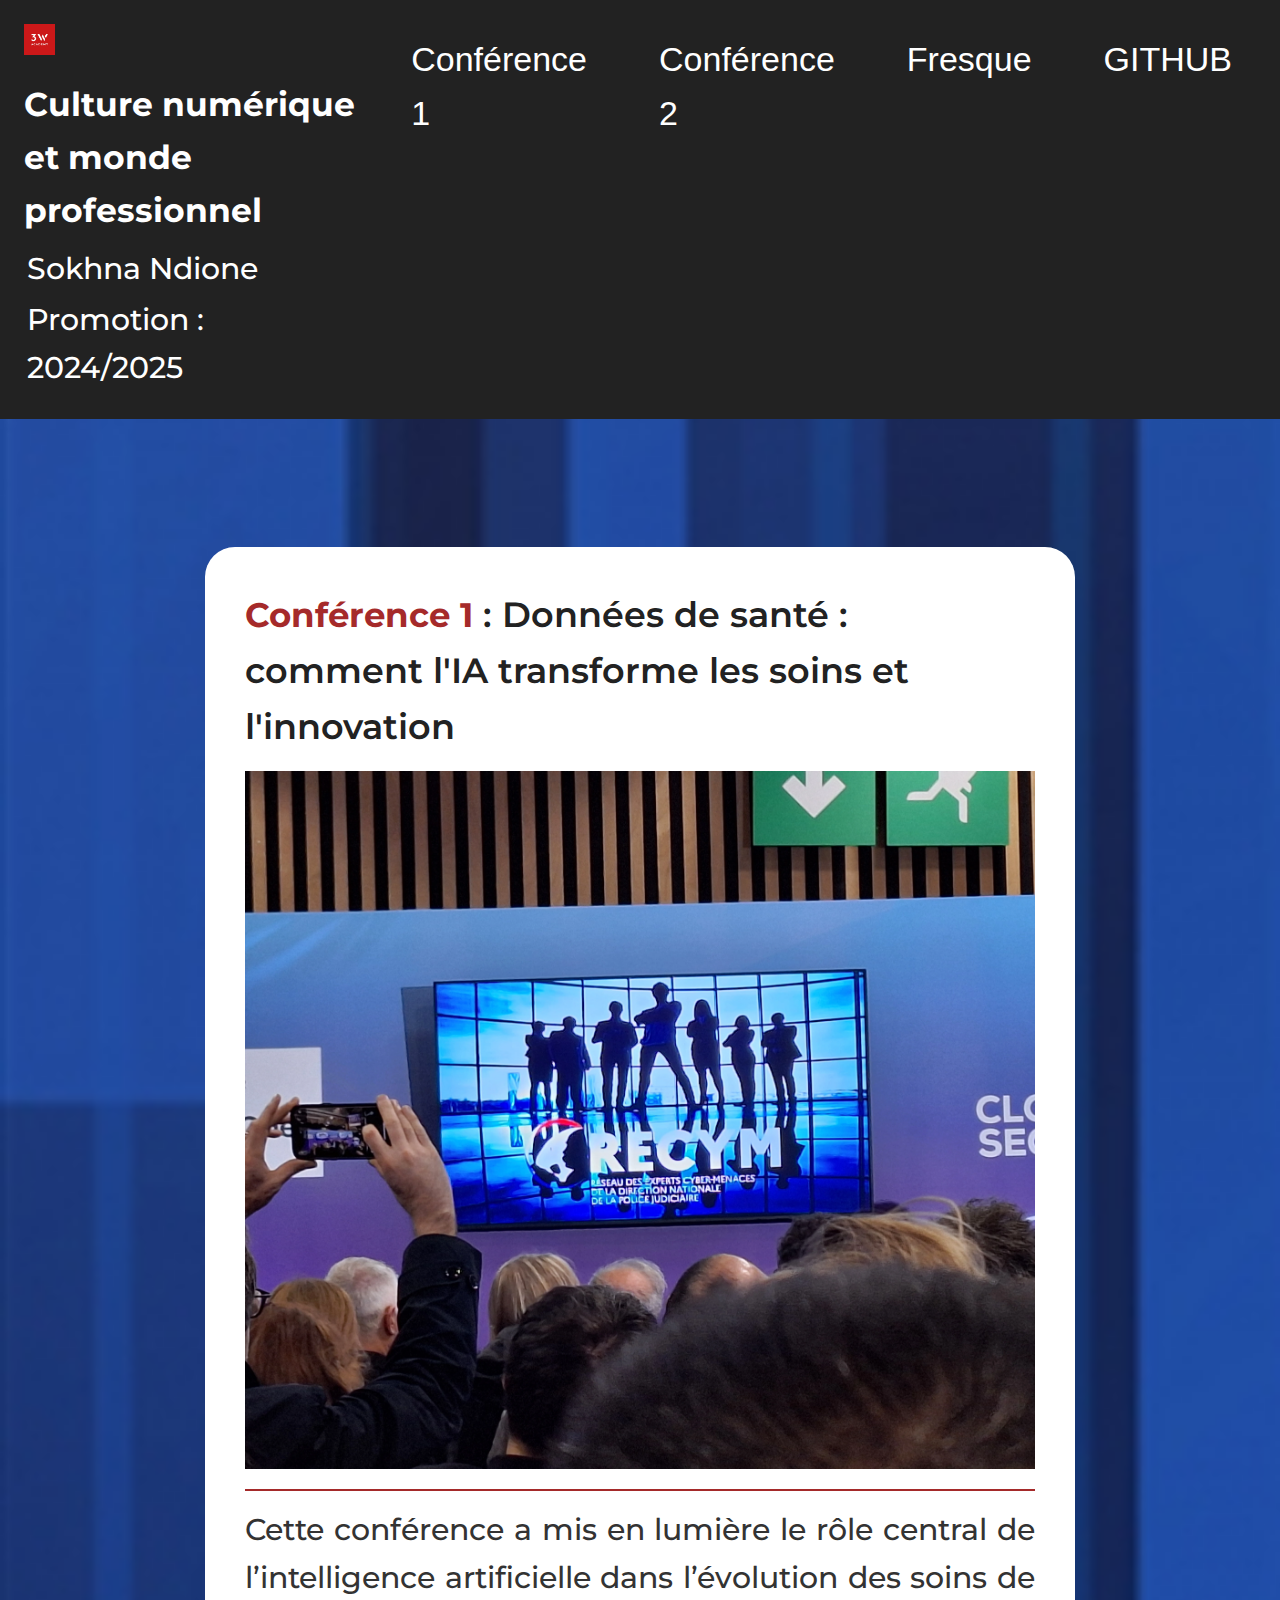
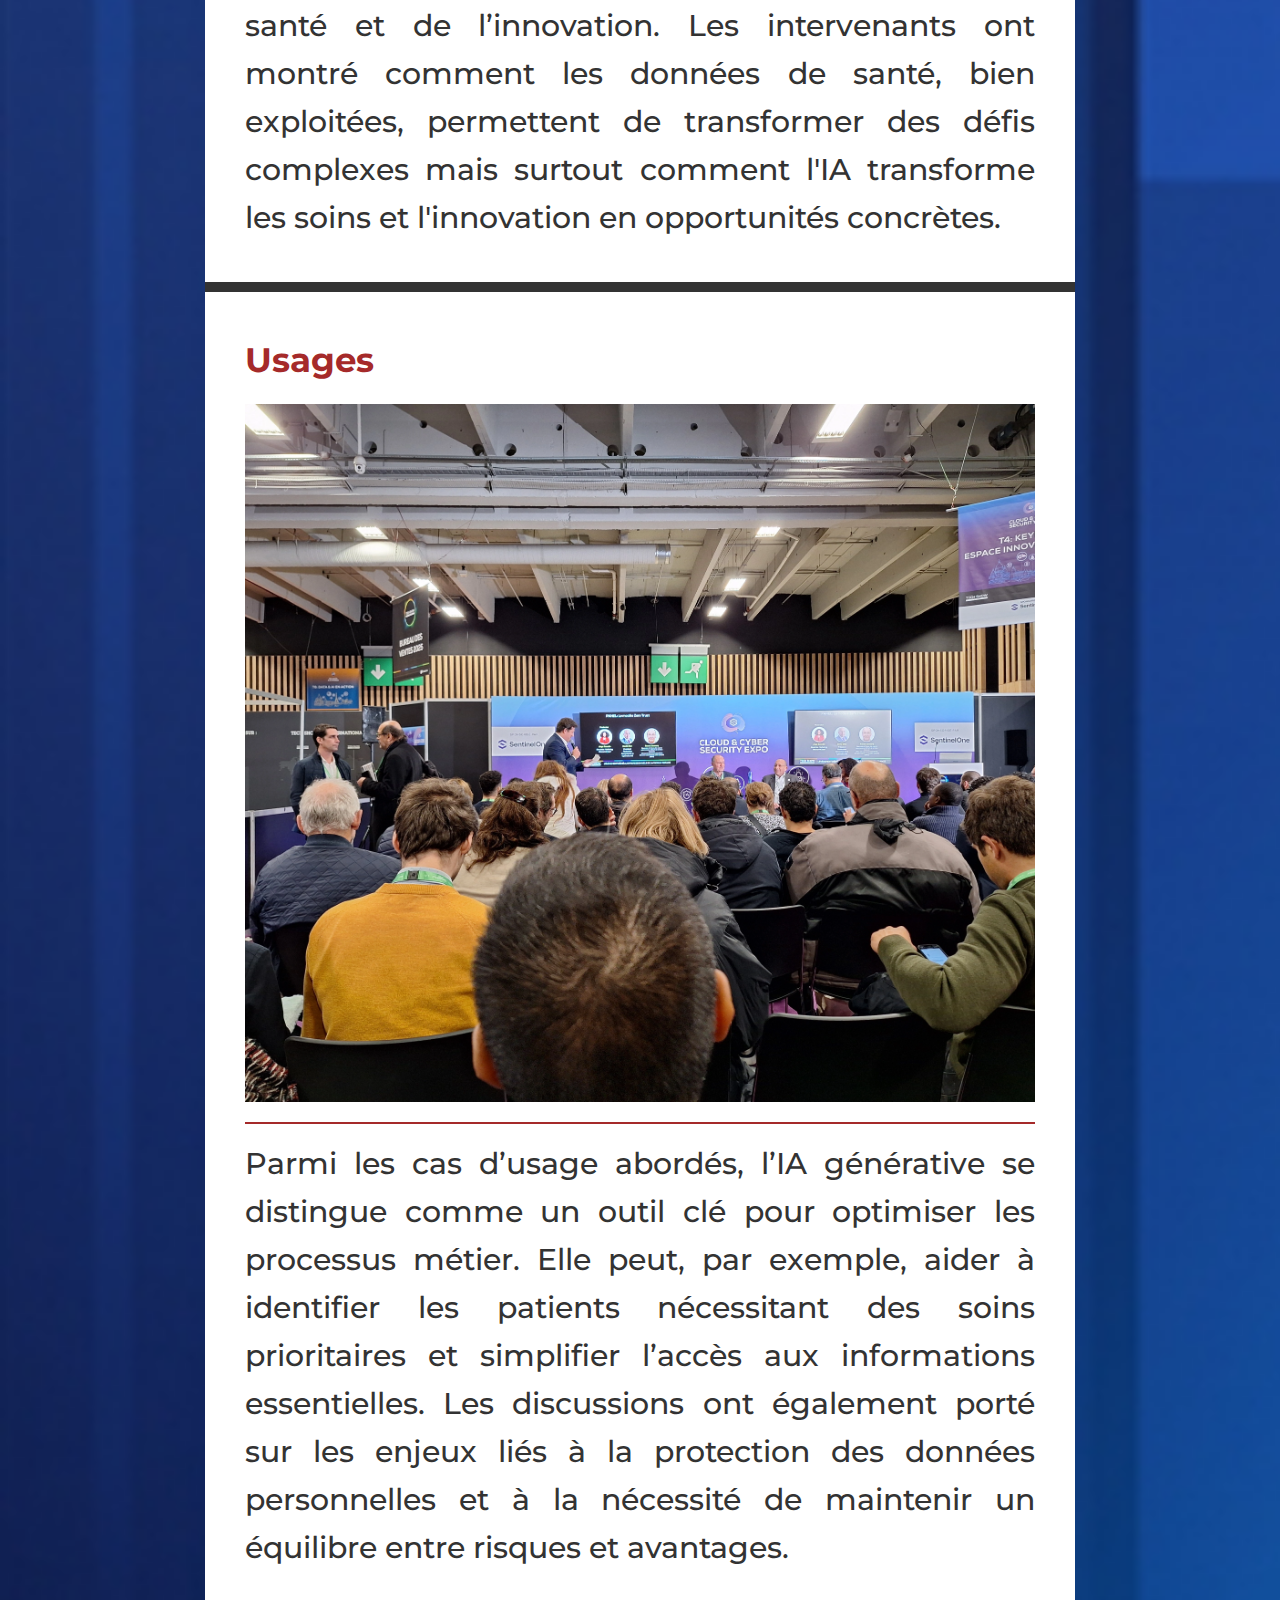
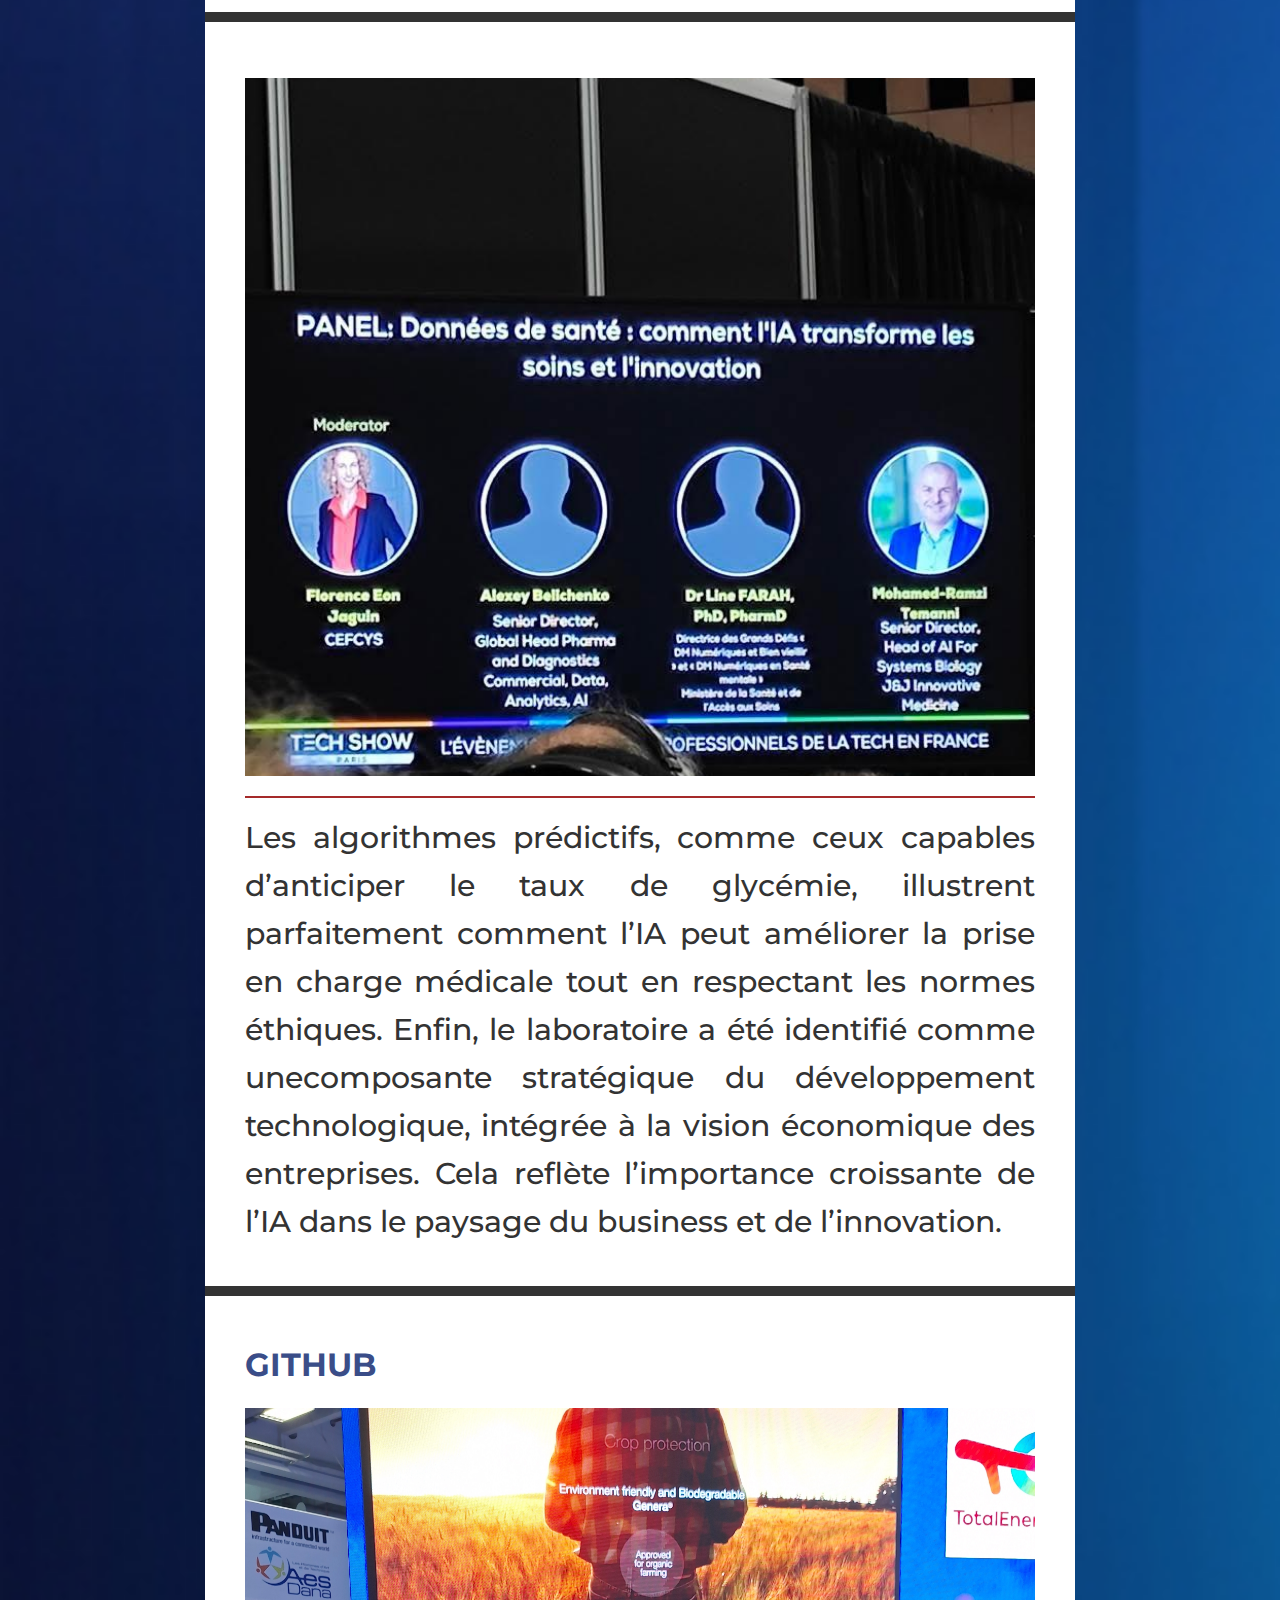
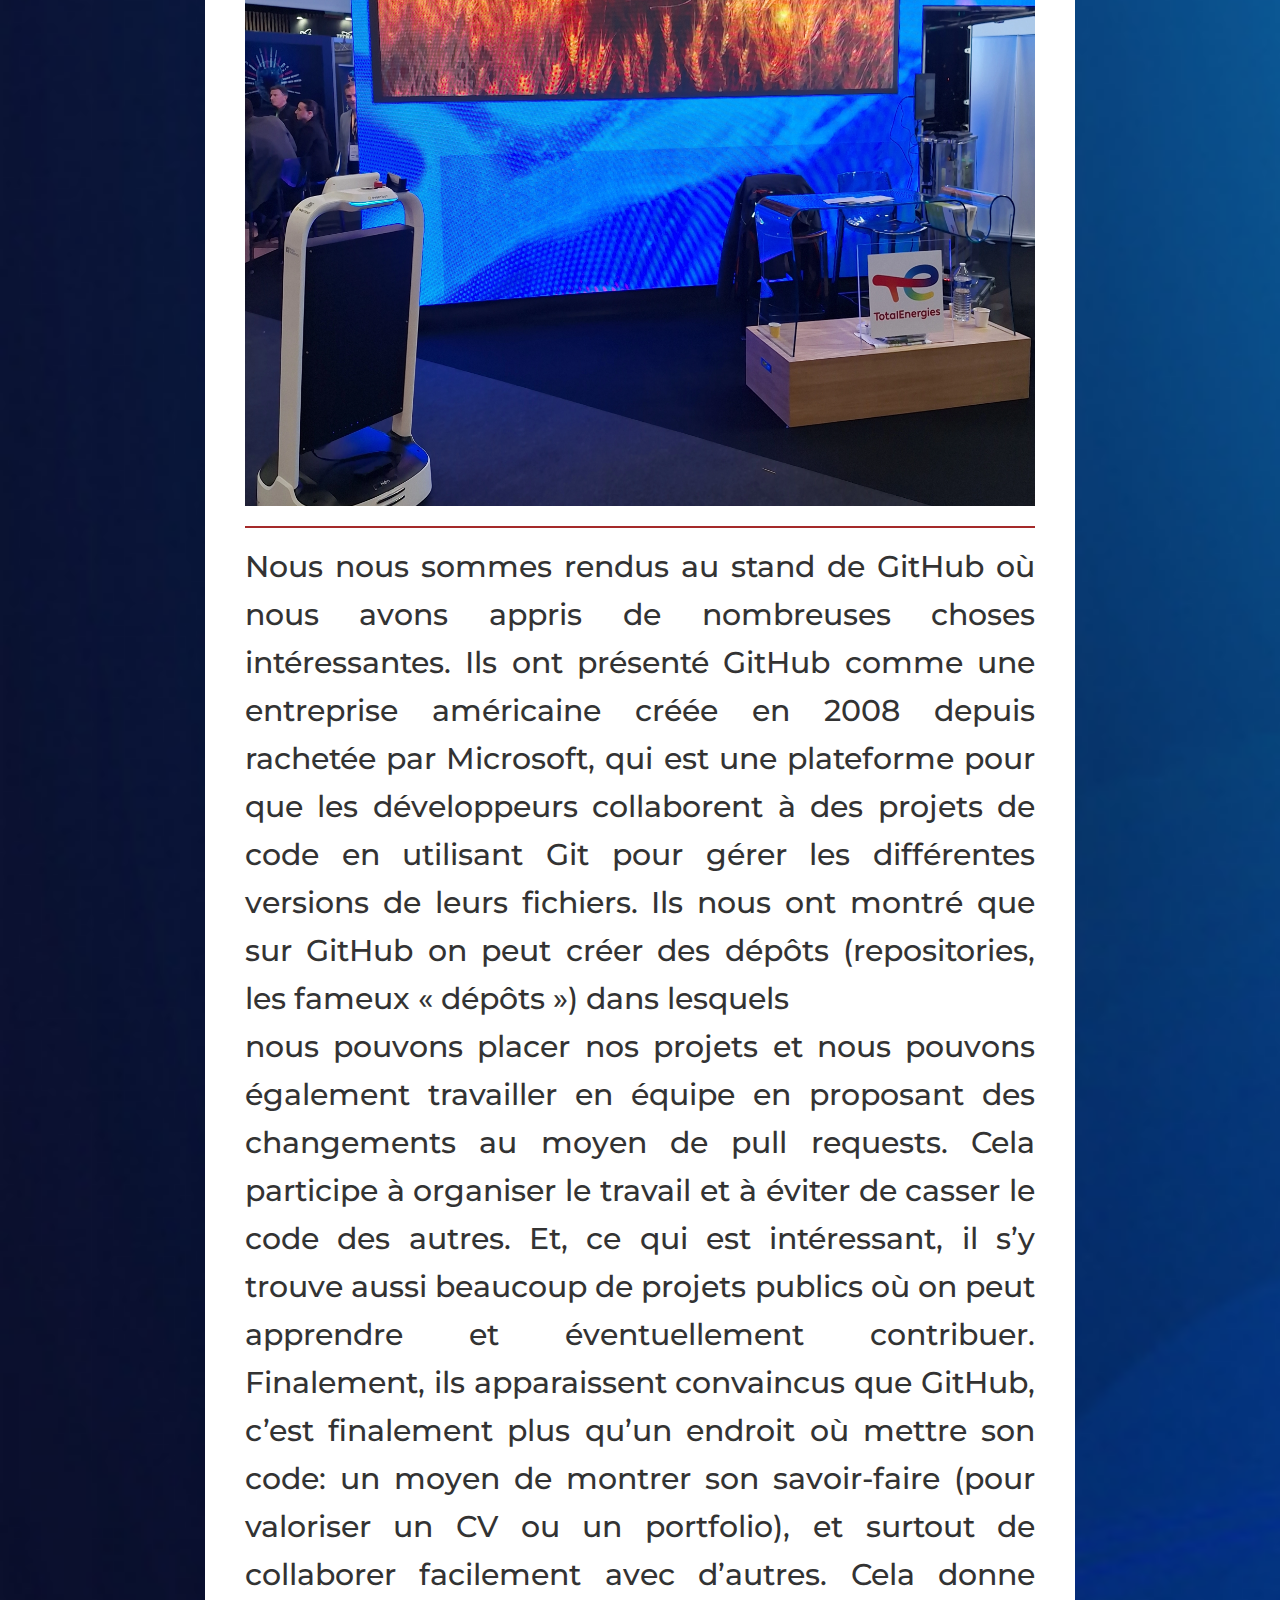
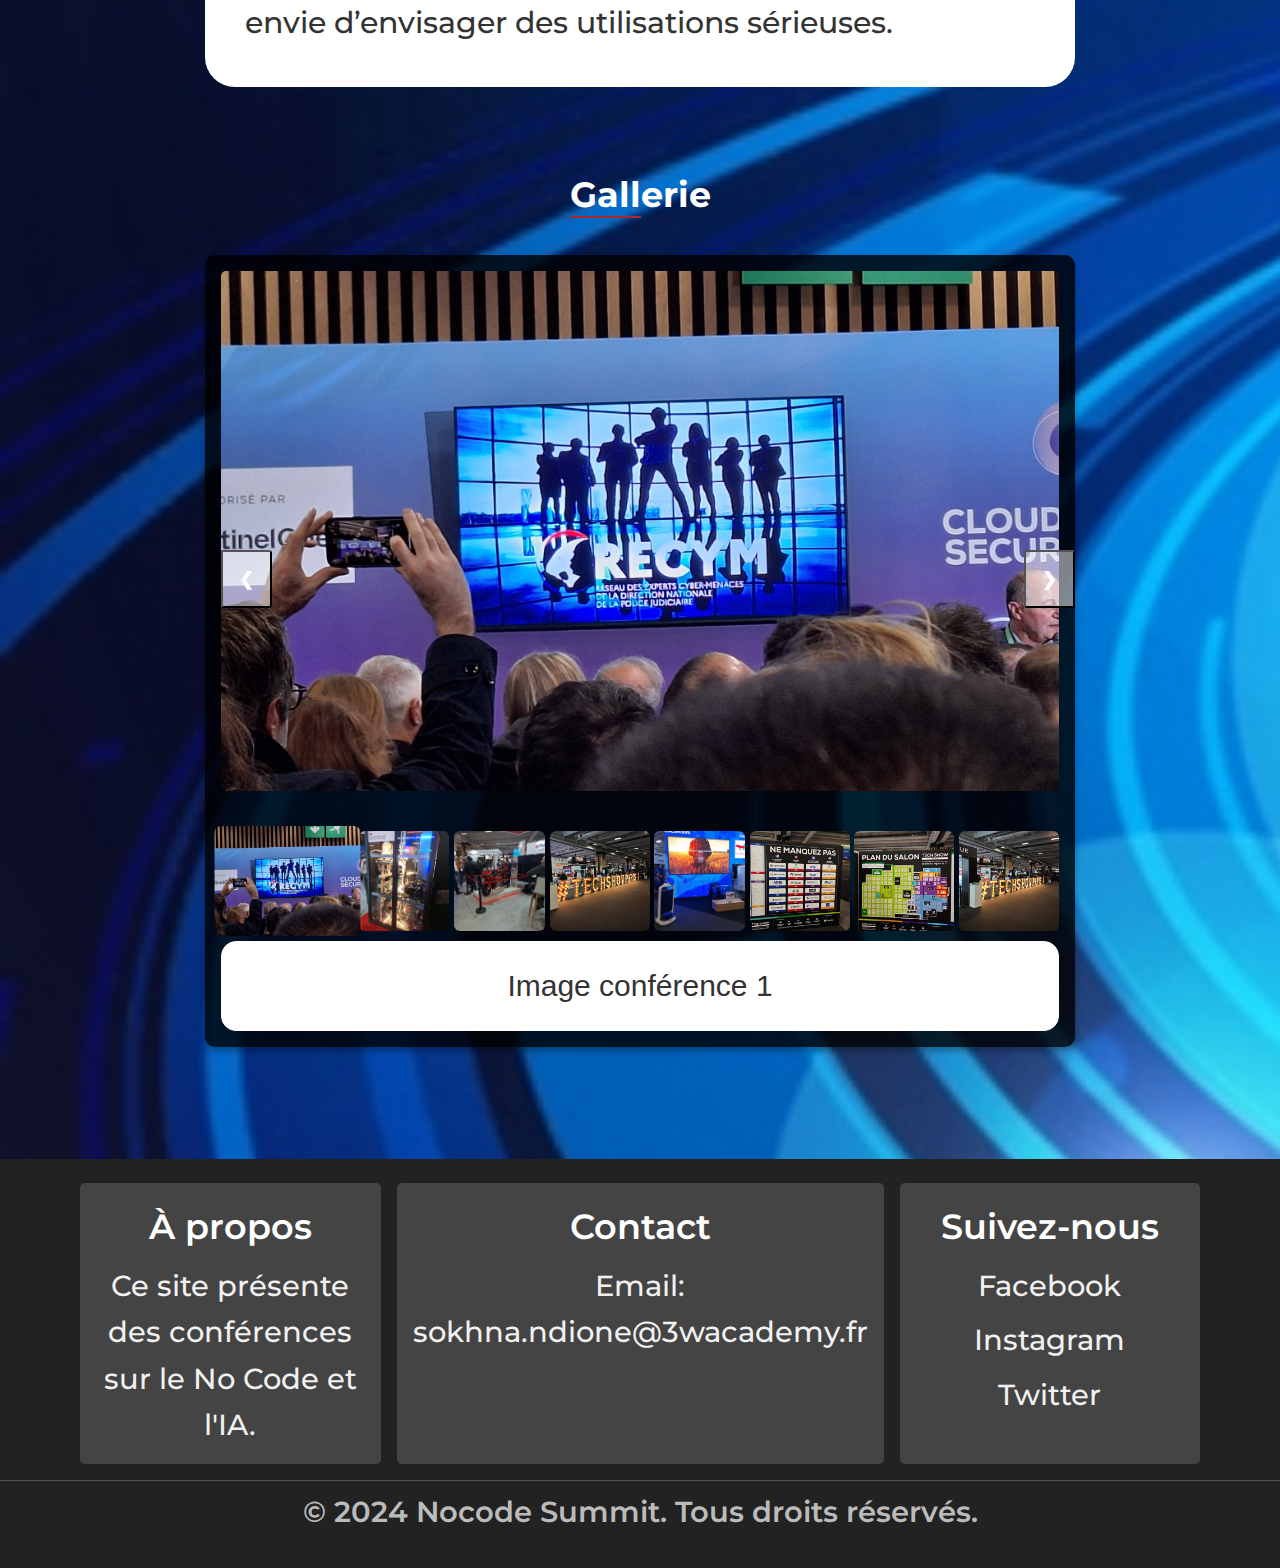
==== commit 923c26d8: "Modification de la taille des liens dans le footer" ====
--- a/index.html
+++ b/index.html
@@ -29,6 +29,7 @@
                     <li><a href="index.html">Conférence 1</a></li>
                     <li><a href="conference2.html">Conférence 2</a></li>
                     <li><a href="fresque.html">Fresque</a></li>
+                    <li><a href="https://github.com/Soniacollab/FRESQUE.git">GITHUB</a></li>
                 </ul>
             </div>
 
@@ -98,7 +99,7 @@
 
                 <div class="thumbnail-container">
 
-                    <img class="thumbnail" src="assets/images/conf11.webp" alt="Image 1" data-caption="Image conférence 2">
+                    <img class="thumbnail" src="assets/images/conf1.webp" alt="Image 1" data-caption="Image conférence 1">
                     <img class="thumbnail" src="assets/images/serveur1.webp" alt="Image 2" data-caption="Image gros moteur">
                     <img class="thumbnail" src="assets/images/moto1.webp" alt="Image 3" data-caption="Moto electrique">
                     <img class="thumbnail" src="assets/images/IMG2.jpg" alt="Image 4" data-caption="Image pannel Tech-Show">
--- a/assets/css/style.css
+++ b/assets/css/style.css
@@ -14,7 +14,10 @@
     font-weight: 700;
     font-style: normal;
 }
-
+section .h2{
+    text-align: var(--center);
+
+}
 
 * {
     box-sizing: border-box;
@@ -383,10 +386,15 @@
 
 @media screen and (min-width: 1024px) {
 figcaption {
-    font-size: 32px;
+    font-size: 36px;
     color: var(--secondary-color);
 }
 
+.flex5{
+    width: 80%;
+    display: flex;
+    flex-direction: column;
+}
     .fresque {
         width: 100%;
         height: 800px;
@@ -522,6 +530,11 @@
         font-weight: 500;
         font-size: 29px;
     }
+    .footer-section a {
+        font-family: var(--font);
+        font-weight: 300;
+        font-size: 29px;
+    }
     img.thumbnail {
         height: 100px;
     }
@@ -535,6 +548,7 @@
     .footer-bottom p {
         font-size: 29px;
     }
+    
 
 }
 
